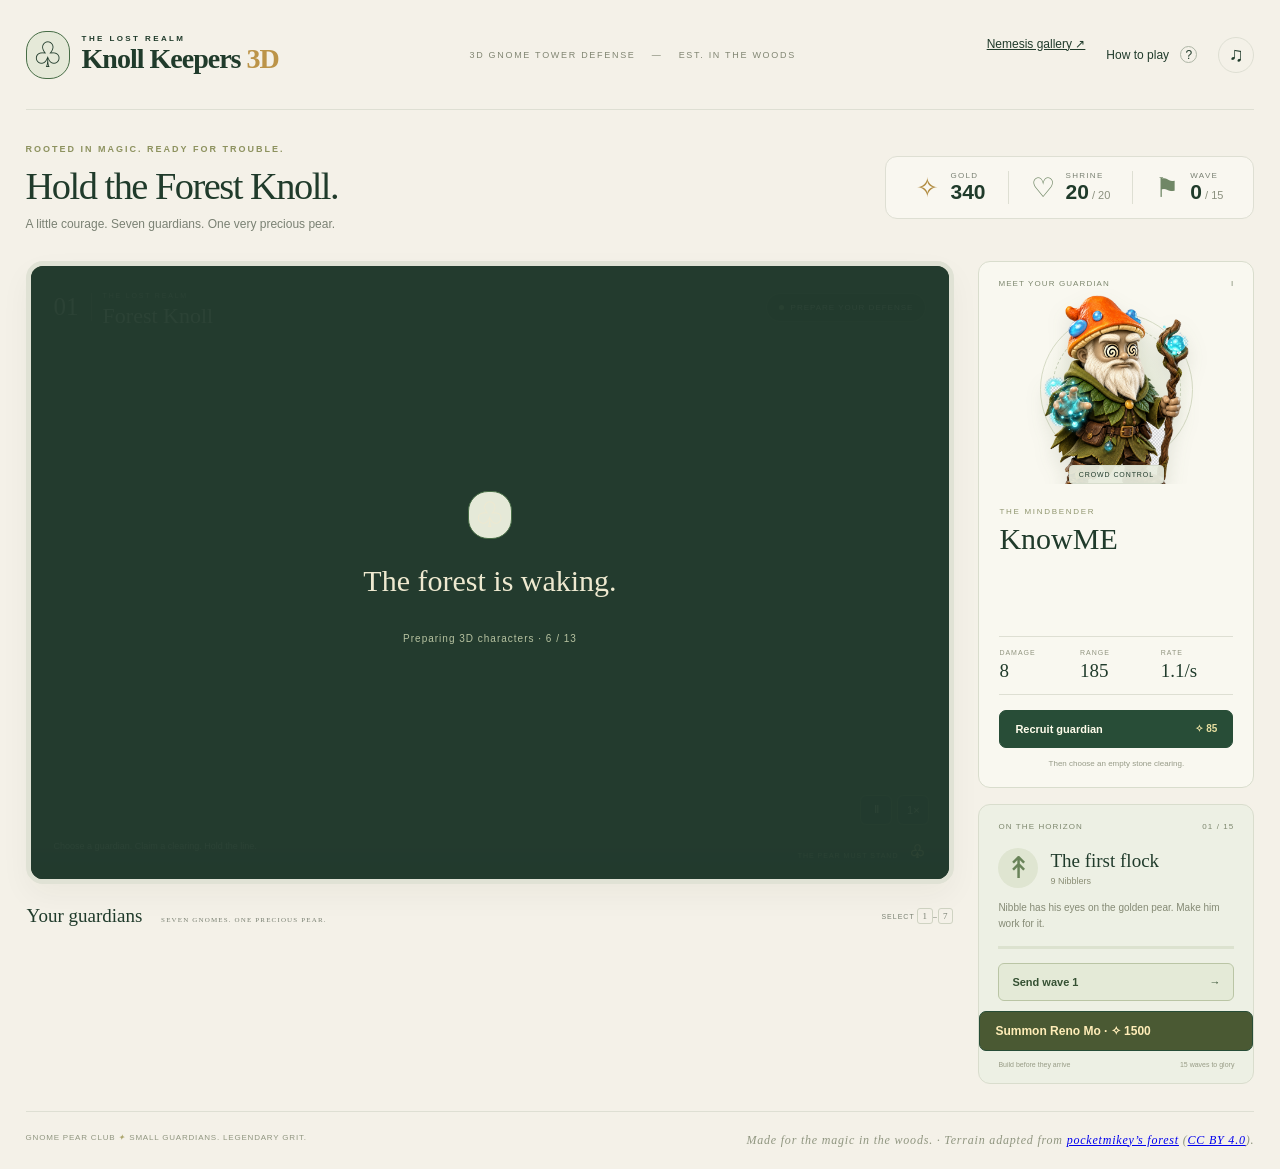
==== index.html @ 71d4813d "Add three-chapter 3D expansion, four rigged characters and victory celebrations" ====
<!doctype html><html lang="en"><head><meta charset="utf-8"><meta name="viewport" content="width=device-width,initial-scale=1"><meta name="theme-color" content="#233c2e"><title>Knoll Keepers 3D · The Lost Realm</title><link rel="stylesheet" href="style.css"><link rel="stylesheet" href="campaign.css"><link rel="stylesheet" href="knoll-controls.css"><link rel="stylesheet" href="victory-scroll.css">
</head><body><div class="page">
<header class="masthead"><a class="brand" href="./"><span class="brand-mark">♧</span><span><small>THE LOST REALM</small><strong>Knoll Keepers <span>3D</span></strong></span></a><span class="edition">3D GNOME TOWER DEFENSE <i>—</i> EST. IN THE WOODS</span><nav><a class="quiet" href="bestiary.html" target="_blank">Nemesis gallery ↗</a><button class="quiet" id="helpBtn">How to play <span>?</span></button><button class="icon-btn" id="soundBtn" aria-label="Enable sound">♫</button></nav></header>
<section class="mission"><div><p class="eyebrow">ROOTED IN MAGIC. READY FOR TROUBLE.</p><h1>Hold the Forest Knoll.</h1><p class="intro">A little courage. Seven guardians. One very precious pear.</p></div><div class="resources"><div><span class="resource-icon gold">✧</span><span><small>GOLD</small><b id="gold">340</b></span></div><div><span class="resource-icon">♡</span><span><small>SHRINE</small><b><span id="lives">20</span><em> / 20</em></b></span></div><div><span class="resource-icon">⚑</span><span><small>WAVE</small><b><span id="wave">0</span><em> / <span id="waveMax">15</span></em></b></span></div></div></section>
<main class="layout"><section class="battle-column"><div class="arena" id="arena"><canvas id="game" width="1200" height="800" aria-label="Forest Knoll battlefield"></canvas><div id="pads" class="pads"></div><div class="map-header"><div><span class="map-number">01</span><div><small>THE LOST REALM</small><h2>Forest Knoll</h2></div></div><span class="phase" id="phase"><i></i>PREPARE YOUR DEFENSE</span></div><div class="map-controls"><button id="pauseBtn">Ⅱ</button><button id="speedBtn">1×</button></div><div class="map-footer"><span id="mapHint">Choose a guardian. Claim a clearing. Hold the line.</span><span class="route-label">THE PEAR MUST STAND <b>♧</b></span></div><div class="loading" id="loading"><span class="brand-mark">♧</span><h2>The forest is waking.</h2><p>Gathering your guardians…</p></div><div class="pause-overlay" id="pauseOverlay" hidden><span>TAKE A BREATHER</span><h2>The woods can wait.</h2><button id="resumeBtn" class="primary">Resume defense →</button></div></div><div class="roster-heading"><h2>Your guardians <span>SEVEN GNOMES. ONE PRECIOUS PEAR.</span></h2><span>SELECT <kbd>1</kbd>–<kbd>7</kbd></span></div><div class="roster" id="roster"></div></section>
<aside class="sidebar"><section class="guardian-panel"><div class="panel-heading"><span id="inspectorEyebrow">MEET YOUR GUARDIAN</span><span id="levelLabel">I</span></div><div class="portrait"><div class="portrait-halo"></div><img id="portraitImage" src="assets/knowme.webp" alt="KnowME gnome"><span id="powerBadge">CROWD CONTROL</span></div><div class="guardian-copy"><small id="towerTitle">THE MINDBENDER</small><h2 id="towerName">KnowME</h2><p id="towerDescription"></p><div class="tower-stats"><div><span>DAMAGE</span><b id="damageStat">8</b></div><div><span>RANGE</span><b id="rangeStat">185</b></div><div><span>RATE</span><b id="rateStat">1.1/s</b></div></div><div class="tower-extra" id="towerExtra" hidden><span id="killStat"></span><button class="text-btn" id="targetBtn">Target: first ↔</button></div><button class="primary" id="actionBtn">Recruit guardian <span>✧ 85</span></button><button class="sell-btn" id="sellBtn" hidden></button><p class="placement-note" id="placementNote">Then choose an empty stone clearing.</p></div></section><section class="wave-panel"><div class="panel-heading"><span>ON THE HORIZON</span><span id="waveCounter">01 / 15</span></div><div class="wave-heading"><span class="bird-icon">↟</span><div><h3 id="waveName">The first flock</h3><p id="waveComposition">9 Nibblers</p></div></div><p class="wave-description" id="waveDescription">Nibble has his eyes on the golden pear. Make him work for it.</p><div class="progress-track"><div id="waveProgress"></div></div><button class="wave-button" id="waveBtn">Send wave 1 <span>→</span></button><button class="primary" id="renoBtn" disabled>Summon Reno Mo · ✧ 1500</button><div class="wave-foot"><span id="enemyCount">Build before they arrive</span><span id="bestRecord">15 waves to glory</span></div></section></aside></main><footer class="page-footer"><span>GNOME PEAR CLUB <i>✦</i> SMALL GUARDIANS. LEGENDARY GRIT.</span><span>Made for the magic in the woods. · Terrain adapted from <a href="https://sketchfab.com/3d-models/nightmare-before-christmas-forest-933323d2b9cc4dc88aa772a09f5e85f5" target="_blank" rel="noopener">pocketmikey’s forest</a> (<a href="https://creativecommons.org/licenses/by/4.0/" target="_blank" rel="noopener">CC BY 4.0</a>).</span></footer></div><div id="toast" class="toast" role="status"></div>
<dialog id="helpDialog"><button class="dialog-close" id="closeHelp">×</button><p class="eyebrow">A FIELD GUIDE FOR SMALL HEROES</p><h2>Keep the pear.<br>Lose the chickens.</h2><p>Build your seven gnome guardians on the stone clearings beside the trail. They attack automatically when the flock comes within range.</p><ol><li><b>Recruit.</b> Select a guardian, then click a numbered clearing.</li><li><b>Defend.</b> Send a wave. Defeated birds earn gold; escaped birds damage the shrine.</li><li><b>Adapt.</b> Select a placed gnome to upgrade, change targeting, or sell.</li><li><b>Outlast.</b> Defend three chapters of 15, 18 and 20 waves. Each new chapter starts with an empty board and your earned gold. Lady unlocks in chapter 2, Phil in chapter 3. Reno costs 1500 gold during combat.</li></ol><div class="help-keys"><kbd>1–7</kbd> Guardians <kbd>Space</kbd> Send wave <kbd>P</kbd> Pause</div><button class="primary" id="readyBtn">I’m ready for trouble →</button></dialog><dialog id="endDialog"><p class="eyebrow" id="endEyebrow"></p><h2 id="endTitle"></h2><p id="endDescription"></p><div class="end-stats" id="endStats"></div><button class="primary" id="restartBtn">Return to the knoll →</button></dialog><dialog id="stageDialog"><p class="eyebrow">LEVEL TWO UNLOCKED</p><h2>The Ashen Knoll</h2><p>The forest burns. Your board starts empty and your remaining gold carries over. The flock has mutated. Face 15 harder waves with 3.4× enemy health, faster movement and heavier armor.</p><p>Keep your earned gold · Recover up to 8 shrine health</p><button class="primary" id="enterStageBtn">Defend the ashes →</button></dialog><script type="importmap">{"imports":{"three":"./vendor/three/three.module.js"}}</script><script src="sprite.js"></script><script src="map-layout.js"></script><script src="core.js"></script><script src="campaign.js"></script><script src="audio.js"></script><script src="victory-scroll.js"></script><script src="game.js"></script></body></html>
---- style.css ----
:root{--paper:#f4f1e8;--ink:#203b2b;--muted:#7a8173;--line:#dedfd3;--gold:#b08a3e;--green:#284d37}*{box-sizing:border-box}[hidden]{display:none!important}body{margin:0;background:var(--paper);color:var(--ink);font:14px "Segoe UI",Arial,sans-serif}.page{max-width:1560px;width:92%;margin:auto}.masthead{height:110px;display:flex;align-items:center;justify-content:space-between;border-bottom:1px solid var(--line);gap:24px}.brand{display:flex;gap:12px;align-items:center;color:inherit;text-decoration:none}.brand-mark{display:grid;place-items:center;width:44px;height:48px;border:1.5px solid #476d46;border-radius:20px;background:#e5e9d8;font-size:35px;line-height:1}.brand small{font-size:8px;font-weight:700;letter-spacing:2.4px;display:block}.brand strong{font:700 28px Georgia,serif;letter-spacing:-1px}.brand strong span{color:#bc9448}.edition{font-size:9px;letter-spacing:1.7px;color:#818673}.edition i{margin:0 12px;font-style:normal}nav{display:flex;gap:15px}.quiet,.icon-btn{background:none;border:0;color:var(--ink);font-size:12px}.quiet span{border:1px solid #aeb6a6;border-radius:50%;display:inline-grid;place-items:center;width:17px;height:17px;margin-left:8px}.icon-btn{font-size:20px;border:1px solid var(--line);border-radius:50%;width:36px;height:36px}.mission{display:flex;align-items:center;justify-content:space-between;padding:34px 0 30px;gap:20px}.eyebrow{font-size:9px;font-weight:700;letter-spacing:2px;color:#8d925f;margin:0 0 11px}h1{font:400 clamp(29px,3vw,43px)/1.12 Georgia,serif;letter-spacing:-1.5px;margin:0 0 9px}.intro{font-size:12px;color:var(--muted);margin:0}.resources{display:flex;border:1px solid var(--line);border-radius:12px;padding:14px 8px;background:#f9f7f0}.resources>div{display:flex;align-items:center;gap:11px;padding:0 22px}.resources>div+div{border-left:1px solid var(--line)}.resource-icon{font-size:27px;color:#708766}.resource-icon.gold{color:var(--gold)}.resources small{display:block;font-size:8px;letter-spacing:1.3px;color:var(--muted)}.resources b{font-size:21px;font-weight:600}.resources em{font-size:11px;font-style:normal;color:#8b907e;font-weight:400}.layout{display:grid;grid-template-columns:minmax(0,1fr) 276px;gap:24px;align-items:start}.arena{position:relative;background:#344c31;border:5px solid #e0e2d5;border-radius:17px;overflow:hidden;box-shadow:0 12px 30px #2737220b}canvas{display:block;width:100%;aspect-ratio:3/2}.map-header{position:absolute;top:19px;left:23px;right:23px;display:flex;justify-content:space-between;align-items:center;color:#fff8df;text-shadow:0 2px 10px #172d1e;pointer-events:none}.map-header>div{display:flex;align-items:center;gap:11px}.map-number{font:25px Georgia,serif;border-right:1px solid #f0ebcb66;padding-right:12px}.map-header small{font-size:7px;letter-spacing:1.8px;opacity:.8}.map-header h2{font:22px Georgia,serif;margin:2px 0 0}.phase{font-size:8px;letter-spacing:1px;background:#162c20c7;padding:9px 12px;border:1px solid #9baa7160;border-radius:20px;display:flex;gap:7px;align-items:center}.phase i{width:5px;height:5px;background:#becb89;border-radius:50%}.map-controls{position:absolute;right:20px;bottom:54px;display:flex;gap:5px}.map-controls button{width:32px;height:30px;border:1px solid #b6c89466;color:#fff9e7;background:#203b2bda;border-radius:6px;font-size:11px}.map-footer{position:absolute;bottom:0;left:0;right:0;padding:16px 23px;background:linear-gradient(transparent,#162b20de);color:#eeeeda;font-size:9px;display:flex;justify-content:space-between;pointer-events:none}.route-label{font-size:7px;letter-spacing:1px;color:#d1d8b2}.route-label b{color:#ffe394;font-size:18px;margin-left:8px}.pads{position:absolute;inset:0;pointer-events:none}.pad{position:absolute;width:6%;height:6%;transform:translate(-50%,-50%);border:0;border-radius:50%;background:transparent;pointer-events:auto;color:transparent;padding:0}.pad.occupied{height:14%;transform:translate(-50%,-83%);width:7%}.roster-heading{display:flex;justify-content:space-between;align-items:center;margin:21px 1px 12px}.roster-heading h2{font:19px Georgia,serif;margin:0}.roster-heading h2 span{font:7px "Segoe UI";letter-spacing:1.15px;margin-left:14px;color:var(--muted)}.roster-heading>span{font-size:7px;letter-spacing:1px;color:var(--muted)}kbd{font:9px "Segoe UI";border:1px solid #cfd3c2;border-radius:3px;padding:2px 4px}.roster{display:grid;grid-template-columns:repeat(5,minmax(0,1fr));gap:10px}.tower-card{position:relative;background:#eceee2;border:1px solid #daddcc;border-radius:10px;overflow:hidden;color:var(--ink);padding:0;text-align:left}.tower-card:hover{transform:translateY(-3px)}.tower-card.selected{border-color:#526d3f;box-shadow:0 0 0 2px #526d3f}.card-art{height:108px;position:relative;overflow:hidden;background:radial-gradient(ellipse at bottom,#c9d3ac99,transparent 72%)}.card-art img{height:153px;width:100%;object-fit:contain;position:absolute;left:0;top:1px;filter:drop-shadow(0 8px 7px #34472328)}.card-key{position:absolute;top:9px;left:10px;font-size:8px;color:#7e8972;z-index:1}.card-copy{background:#f9f8f0;padding:10px}.card-copy strong{display:block;font:15px Georgia,serif}.card-copy small{font-size:8px;color:var(--muted);display:block;margin:4px 0 8px}.card-cost{font-size:10px;color:#896f36;font-weight:600}.card-cost em{float:right;font-size:12px;font-style:normal;color:#8b957c}.sidebar{display:flex;flex-direction:column;gap:16px}.guardian-panel,.wave-panel{border:1px solid #d9ddcd;border-radius:12px;background:#f9f8f0;overflow:hidden}.panel-heading{display:flex;justify-content:space-between;font-size:8px;letter-spacing:1.1px;color:#7e886f;padding:17px 19px 0}.portrait{height:196px;position:relative;display:flex;justify-content:center;overflow:hidden}.portrait-halo{position:absolute;top:25px;width:153px;height:153px;border:1px solid #d6dbc5;border-radius:50%;background:radial-gradient(#e0e6cf,#e9ebdd00 72%)}.portrait-halo:before{content:"";position:absolute;inset:11px;border:1px dashed #c6cfb6;border-radius:50%}.portrait img{position:relative;height:228px;width:200px;object-fit:contain;filter:drop-shadow(0 10px 10px #35483020);z-index:1}.portrait>span{position:absolute;z-index:2;bottom:0;border:1px solid #d6dccc;background:#e9eddfed;padding:5px 9px;border-radius:4px;letter-spacing:.9px;font-size:7px}.guardian-copy{padding:17px 20px 16px}.guardian-copy>small{font-size:8px;letter-spacing:1.7px;color:#90966f}.guardian-copy h2{font:30px Georgia,serif;margin:5px 0 9px}.guardian-copy>p{font-size:11px;line-height:1.7;color:#7c8270;margin:0;min-height:56px}.tower-stats{display:grid;grid-template-columns:repeat(3,1fr);border-block:1px solid var(--line);margin:15px 0;padding:12px 0;gap:8px}.tower-stats span{font-size:7px;letter-spacing:1px;color:#929580;display:block}.tower-stats b{display:block;font:19px Georgia,serif;margin-top:4px}.primary{background:var(--green);color:#fffceb;border:1px solid var(--green);border-radius:7px;padding:12px 15px;font-size:11px;width:100%;font-weight:600;text-align:left}.primary span{float:right;font-size:10px;color:#e8dfa1}.placement-note{font-size:8px!important;text-align:center;min-height:0!important;margin-top:9px!important;color:#979b88!important}.tower-extra{display:flex;justify-content:space-between;margin-bottom:10px;font-size:9px;color:var(--muted)}.text-btn,.sell-btn{font-size:9px;background:none;border:0;color:var(--green);padding:3px}.sell-btn{width:100%;color:#929078;padding-top:11px}.wave-panel{padding-bottom:15px;background:#edf0e4}.wave-heading{display:flex;gap:12px;align-items:center;padding:17px 19px 0}.bird-icon{display:grid;place-items:center;width:40px;height:40px;background:#dfe5d1;border-radius:50%;color:#698359;font-size:30px}.wave-heading h3{font:19px Georgia,serif;margin:0 0 4px}.wave-heading p{font-size:9px;color:#8a8e75;margin:0}.wave-description{font-size:10px;line-height:1.6;color:#858a75;margin:12px 19px}.progress-track{margin:14px 19px;height:3px;background:#dce2cf;overflow:hidden}.progress-track>div{height:100%;width:0;background:#829661;transition:width .3s}.wave-button{margin:0 19px;width:calc(100% - 38px);padding:12px 13px;border:1px solid #bac5a5;border-radius:6px;background:#e4ead7;color:#355133;font-size:11px;font-weight:600;text-align:left}.wave-button span{float:right}.wave-foot{margin:10px 19px 0;display:flex;justify-content:space-between;font-size:7px;color:#989c86}.page-footer{display:flex;justify-content:space-between;border-top:1px solid var(--line);padding:21px 0;margin-top:27px;font-size:8px;letter-spacing:.8px;color:#909680}.page-footer i{color:#ada76f}.page-footer>span:last-child{font:italic 12px Georgia,serif}.toast{position:fixed;bottom:24px;left:50%;transform:translate(-50%,20px);padding:13px 22px;border-radius:8px;background:#243d2ded;color:#fff3ce;box-shadow:0 10px 30px #0002;font-size:12px;opacity:0;pointer-events:none;transition:.2s;z-index:20}.toast.show{opacity:1;transform:translate(-50%,0)}dialog{background:var(--paper);color:var(--ink);border:1px solid #afbba1;border-radius:15px;padding:35px;width:min(520px,92vw);box-shadow:0 30px 100px #0005}dialog::backdrop{background:#12271fc4;backdrop-filter:blur(5px)}dialog h2{font:36px/1.1 Georgia,serif;margin:15px 0}dialog p,dialog li{font-size:12px;line-height:1.7;color:#737e68}dialog li{margin:10px 0}.dialog-close{position:absolute;right:16px;top:10px;background:none;border:0;font-size:28px;color:var(--muted)}.help-keys{display:flex;gap:8px;align-items:center;flex-wrap:wrap;font-size:9px;margin:22px 0}.end-stats{border-block:1px solid var(--line);padding:20px 0;margin:22px 0;font-size:14px;line-height:1.8}.loading,.pause-overlay{position:absolute;inset:0;display:flex;flex-direction:column;align-items:center;justify-content:center;background:#233b2ef5;color:#eee9d0;z-index:10}.loading h2,.pause-overlay h2{font:30px Georgia,serif}.loading p,.pause-overlay>span{font-size:10px;letter-spacing:1px;color:#b6c2a0}.pause-overlay{background:#1d352abf;backdrop-filter:blur(4px);z-index:8}@media(max-width:1100px){.edition{display:none}.page{width:94%}.layout{grid-template-columns:minmax(0,1fr) 246px;gap:16px}.resources>div{padding:0 13px}.card-art{height:85px}.card-art img{height:125px}.card-copy{padding:8px}.card-copy strong{font-size:13px}}@media(max-width:800px){.mission{align-items:start;flex-direction:column;gap:20px}.resources{width:100%;justify-content:space-around}.resources>div{flex:1;justify-content:center}.layout{grid-template-columns:1fr}.sidebar{display:grid;grid-template-columns:1.2fr 1fr;gap:12px}.guardian-panel .portrait{height:155px}.guardian-panel .portrait img{height:185px}.card-art{height:110px}.card-art img{height:160px}.edition{display:none}}@media(max-width:480px){.brand strong{font-size:24px}.quiet{font-size:10px}.mission{padding:24px 0}.roster{gap:5px}.card-art{height:77px}.card-art img{height:114px}.card-copy{padding:7px 5px}.card-copy strong{font-size:11px}.card-copy small{font-size:6px;min-height:15px}.sidebar{grid-template-columns:1fr 1fr;gap:8px}.guardian-copy{padding:11px}.guardian-copy>p{font-size:10px}.wave-heading{padding:14px 12px}.wave-description{margin-inline:12px}.panel-heading{padding:14px 12px;font-size:6px}.wave-button{margin-inline:12px;width:calc(100% - 24px)}.page-footer{font-size:6px}.page-footer>span:last-child{display:none}.map-footer{font-size:6px;padding:10px}.route-label{display:none}}button:not(:disabled):hover{filter:brightness(1.07)}button:focus-visible{outline:3px solid #c18b35;outline-offset:3px}
---- campaign.css ----
.page{max-width:1720px;width:96%}
.roster{grid-template-columns:repeat(7,minmax(0,1fr))}.tower-card:disabled{opacity:.45;cursor:not-allowed}#renoBtn{margin-top:10px;background:#4a5933;color:#ffedb8;font-size:12px}.eclipse{--paper:#221d30;--ink:#eee3ff;--muted:#c3b7d6;--line:#524665}.eclipse .guardian-panel,.eclipse .wave-panel,.eclipse .resources{background:#30283d;color:#eee3ff}.eclipse .guardian-copy>p,.eclipse .wave-description{color:#c3b7d6}@media(max-width:1000px){.roster{grid-template-columns:repeat(4,minmax(0,1fr))}}@media(max-width:550px){.roster{grid-template-columns:repeat(3,minmax(0,1fr))}}
.ashen{--paper:#242522;--ink:#f0debb;--muted:#b6ae9c;--line:#514637;--green:#815136}
.ashen .guardian-panel,.ashen .wave-panel,.ashen .resources{background:#302e26;border-color:#65523c}
.ashen .card-copy{background:#39362b}.ashen .tower-card{background:#383c30}.ashen .arena{border-color:#6e4b32}
.ashen .guardian-copy>p,.ashen .wave-description{color:#c4b9a0}.ashen dialog{background:#302e26}
.ashen .portrait-halo{opacity:.25}.ashen .wave-button{background:#65432c;color:#ffedca}
.ashen #powerBadge{background:#493e2a;color:#ffedca}
button:focus-visible,a:focus-visible{outline:3px solid #b78432;outline-offset:4px}
@media(max-width:600px){.masthead{flex-wrap:wrap;gap:14px}.masthead nav{flex-wrap:wrap;gap:12px}.page{width:94%}.route-label{display:none}}
---- knoll-controls.css ----
/* Both occupied and empty markers stay centered on the projected knoll. */
.pad,.pad.occupied{transform:translate(-50%,-50%);height:38px;width:38px;color:#eaffd6;font:700 11px system-ui;background:radial-gradient(circle,#254d3188 0 30%,transparent 60%);border:1px solid #b9f6b47a;text-shadow:0 1px 3px #102b16;box-shadow:0 0 9px #9cf3c22b;touch-action:manipulation}
.pad.occupied{background:#263a2970;border-color:#d4ad72;color:#ffe8b7}
.pad:hover,.pad:focus-visible{background:#559f6266;border:2px solid #d5ffd1;box-shadow:0 0 14px #9cf3c299}
---- victory-scroll.css ----
.victory-scroll{width:min(900px,94vw);max-width:94vw;max-height:90dvh;padding:0;border:2px solid #9b662d;border-radius:30px;background:linear-gradient(90deg,#b27b39,#f7df9d 5%,#fff0be 50%,#f4d78d 95%,#b27b39);color:#3f301f;box-shadow:0 20px 90px #0009,inset 0 0 40px #a8793666;overflow:auto}
.victory-scroll::backdrop{background:#10291cd9;backdrop-filter:blur(5px)}
.scroll-content{position:relative;padding:32px 26px;text-align:center;z-index:1}.victory-scroll h2{max-width:680px;margin:12px auto 22px;font-size:clamp(25px,4vw,43px);color:#40572d}.victory-scroll .eyebrow{color:#79531d}.victory-cast{display:grid;grid-template-columns:repeat(4,1fr);gap:12px}.victory-cast figure{margin:0;min-width:0}.victory-cast img{display:block;width:100%;height:130px;object-fit:contain;filter:drop-shadow(0 5px 6px #76502144)}.victory-cast figcaption{font-size:12px;font-weight:bold}.victory-gold{font-weight:bold;color:#74500e}.victory-scroll .primary{max-width:420px;margin:16px auto 0}.victory-rain{position:absolute;inset:0;overflow:hidden;pointer-events:none;border-radius:28px}.victory-rain i{position:absolute;left:var(--x);top:-30px;animation:knoll-rain var(--fall) linear var(--delay) infinite}.gold-confetti{width:7px;height:13px;background:linear-gradient(45deg,#a97116,#ffe48c);box-shadow:0 0 4px #f9c843}.magic-star{font-style:normal;font-size:23px;color:#b4fce5;text-shadow:0 0 8px #35ba97,0 0 16px #775dff}
@keyframes knoll-rain{from{transform:translate3d(0,-30px,0) rotate(0deg)}to{transform:translate3d(var(--drift),750px,0) rotate(300deg)}}
@media(max-width:540px){.scroll-content{padding:22px 14px}.victory-cast{gap:8px}.victory-cast img{height:88px}.victory-cast figcaption{font-size:10px}}
@media(prefers-reduced-motion:reduce){.victory-rain i{animation:none;top:calc(var(--x) * .7)}.victory-cast img{visibility:hidden}.victory-cast figure{min-height:36px}.victory-cast img{height:0}}
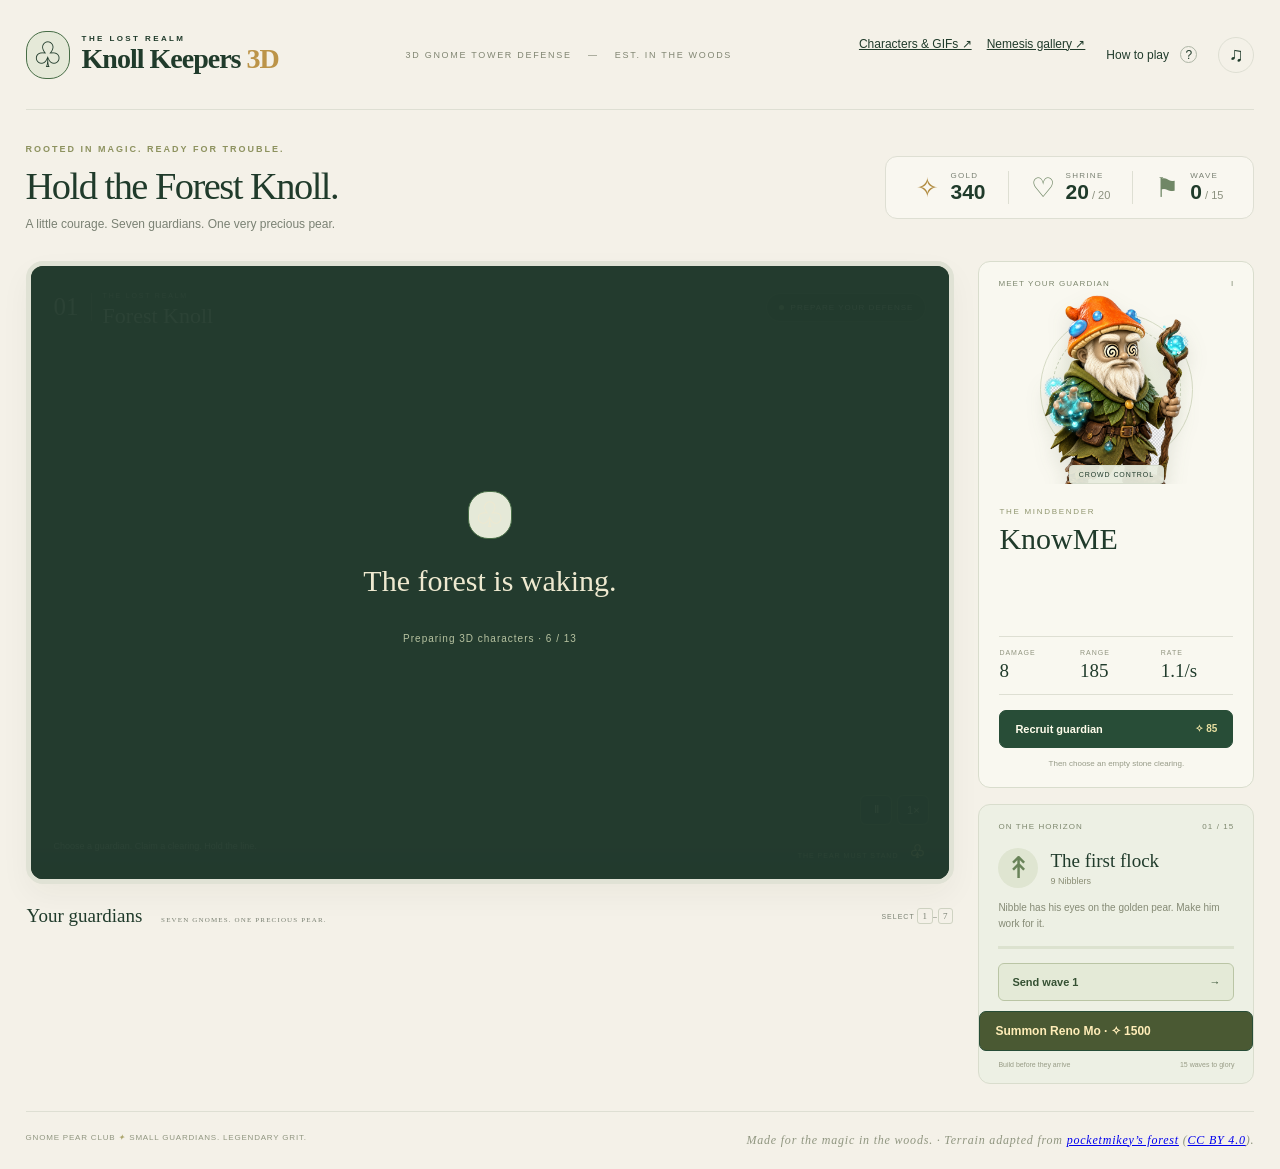
==== commit c99bb85b: "Finish five-pose chicken rigs and character action library" ====
--- a/index.html
+++ b/index.html
@@ -1,6 +1,6 @@
 <!doctype html><html lang="en"><head><meta charset="utf-8"><meta name="viewport" content="width=device-width,initial-scale=1"><meta name="theme-color" content="#233c2e"><title>Knoll Keepers 3D · The Lost Realm</title><link rel="stylesheet" href="style.css"><link rel="stylesheet" href="campaign.css"><link rel="stylesheet" href="knoll-controls.css"><link rel="stylesheet" href="victory-scroll.css">
 </head><body><div class="page">
-<header class="masthead"><a class="brand" href="./"><span class="brand-mark">♧</span><span><small>THE LOST REALM</small><strong>Knoll Keepers <span>3D</span></strong></span></a><span class="edition">3D GNOME TOWER DEFENSE <i>—</i> EST. IN THE WOODS</span><nav><a class="quiet" href="bestiary.html" target="_blank">Nemesis gallery ↗</a><button class="quiet" id="helpBtn">How to play <span>?</span></button><button class="icon-btn" id="soundBtn" aria-label="Enable sound">♫</button></nav></header>
+<header class="masthead"><a class="brand" href="./"><span class="brand-mark">♧</span><span><small>THE LOST REALM</small><strong>Knoll Keepers <span>3D</span></strong></span></a><span class="edition">3D GNOME TOWER DEFENSE <i>—</i> EST. IN THE WOODS</span><nav><a class="quiet" href="character-viewer.html" target="_blank">Characters & GIFs ↗</a><a class="quiet" href="bestiary.html" target="_blank">Nemesis gallery ↗</a><button class="quiet" id="helpBtn">How to play <span>?</span></button><button class="icon-btn" id="soundBtn" aria-label="Enable sound">♫</button></nav></header>
 <section class="mission"><div><p class="eyebrow">ROOTED IN MAGIC. READY FOR TROUBLE.</p><h1>Hold the Forest Knoll.</h1><p class="intro">A little courage. Seven guardians. One very precious pear.</p></div><div class="resources"><div><span class="resource-icon gold">✧</span><span><small>GOLD</small><b id="gold">340</b></span></div><div><span class="resource-icon">♡</span><span><small>SHRINE</small><b><span id="lives">20</span><em> / 20</em></b></span></div><div><span class="resource-icon">⚑</span><span><small>WAVE</small><b><span id="wave">0</span><em> / <span id="waveMax">15</span></em></b></span></div></div></section>
 <main class="layout"><section class="battle-column"><div class="arena" id="arena"><canvas id="game" width="1200" height="800" aria-label="Forest Knoll battlefield"></canvas><div id="pads" class="pads"></div><div class="map-header"><div><span class="map-number">01</span><div><small>THE LOST REALM</small><h2>Forest Knoll</h2></div></div><span class="phase" id="phase"><i></i>PREPARE YOUR DEFENSE</span></div><div class="map-controls"><button id="pauseBtn">Ⅱ</button><button id="speedBtn">1×</button></div><div class="map-footer"><span id="mapHint">Choose a guardian. Claim a clearing. Hold the line.</span><span class="route-label">THE PEAR MUST STAND <b>♧</b></span></div><div class="loading" id="loading"><span class="brand-mark">♧</span><h2>The forest is waking.</h2><p>Gathering your guardians…</p></div><div class="pause-overlay" id="pauseOverlay" hidden><span>TAKE A BREATHER</span><h2>The woods can wait.</h2><button id="resumeBtn" class="primary">Resume defense →</button></div></div><div class="roster-heading"><h2>Your guardians <span>SEVEN GNOMES. ONE PRECIOUS PEAR.</span></h2><span>SELECT <kbd>1</kbd>–<kbd>7</kbd></span></div><div class="roster" id="roster"></div></section>
 <aside class="sidebar"><section class="guardian-panel"><div class="panel-heading"><span id="inspectorEyebrow">MEET YOUR GUARDIAN</span><span id="levelLabel">I</span></div><div class="portrait"><div class="portrait-halo"></div><img id="portraitImage" src="assets/knowme.webp" alt="KnowME gnome"><span id="powerBadge">CROWD CONTROL</span></div><div class="guardian-copy"><small id="towerTitle">THE MINDBENDER</small><h2 id="towerName">KnowME</h2><p id="towerDescription"></p><div class="tower-stats"><div><span>DAMAGE</span><b id="damageStat">8</b></div><div><span>RANGE</span><b id="rangeStat">185</b></div><div><span>RATE</span><b id="rateStat">1.1/s</b></div></div><div class="tower-extra" id="towerExtra" hidden><span id="killStat"></span><button class="text-btn" id="targetBtn">Target: first ↔</button></div><button class="primary" id="actionBtn">Recruit guardian <span>✧ 85</span></button><button class="sell-btn" id="sellBtn" hidden></button><p class="placement-note" id="placementNote">Then choose an empty stone clearing.</p></div></section><section class="wave-panel"><div class="panel-heading"><span>ON THE HORIZON</span><span id="waveCounter">01 / 15</span></div><div class="wave-heading"><span class="bird-icon">↟</span><div><h3 id="waveName">The first flock</h3><p id="waveComposition">9 Nibblers</p></div></div><p class="wave-description" id="waveDescription">Nibble has his eyes on the golden pear. Make him work for it.</p><div class="progress-track"><div id="waveProgress"></div></div><button class="wave-button" id="waveBtn">Send wave 1 <span>→</span></button><button class="primary" id="renoBtn" disabled>Summon Reno Mo · ✧ 1500</button><div class="wave-foot"><span id="enemyCount">Build before they arrive</span><span id="bestRecord">15 waves to glory</span></div></section></aside></main><footer class="page-footer"><span>GNOME PEAR CLUB <i>✦</i> SMALL GUARDIANS. LEGENDARY GRIT.</span><span>Made for the magic in the woods. · Terrain adapted from <a href="https://sketchfab.com/3d-models/nightmare-before-christmas-forest-933323d2b9cc4dc88aa772a09f5e85f5" target="_blank" rel="noopener">pocketmikey’s forest</a> (<a href="https://creativecommons.org/licenses/by/4.0/" target="_blank" rel="noopener">CC BY 4.0</a>).</span></footer></div><div id="toast" class="toast" role="status"></div>
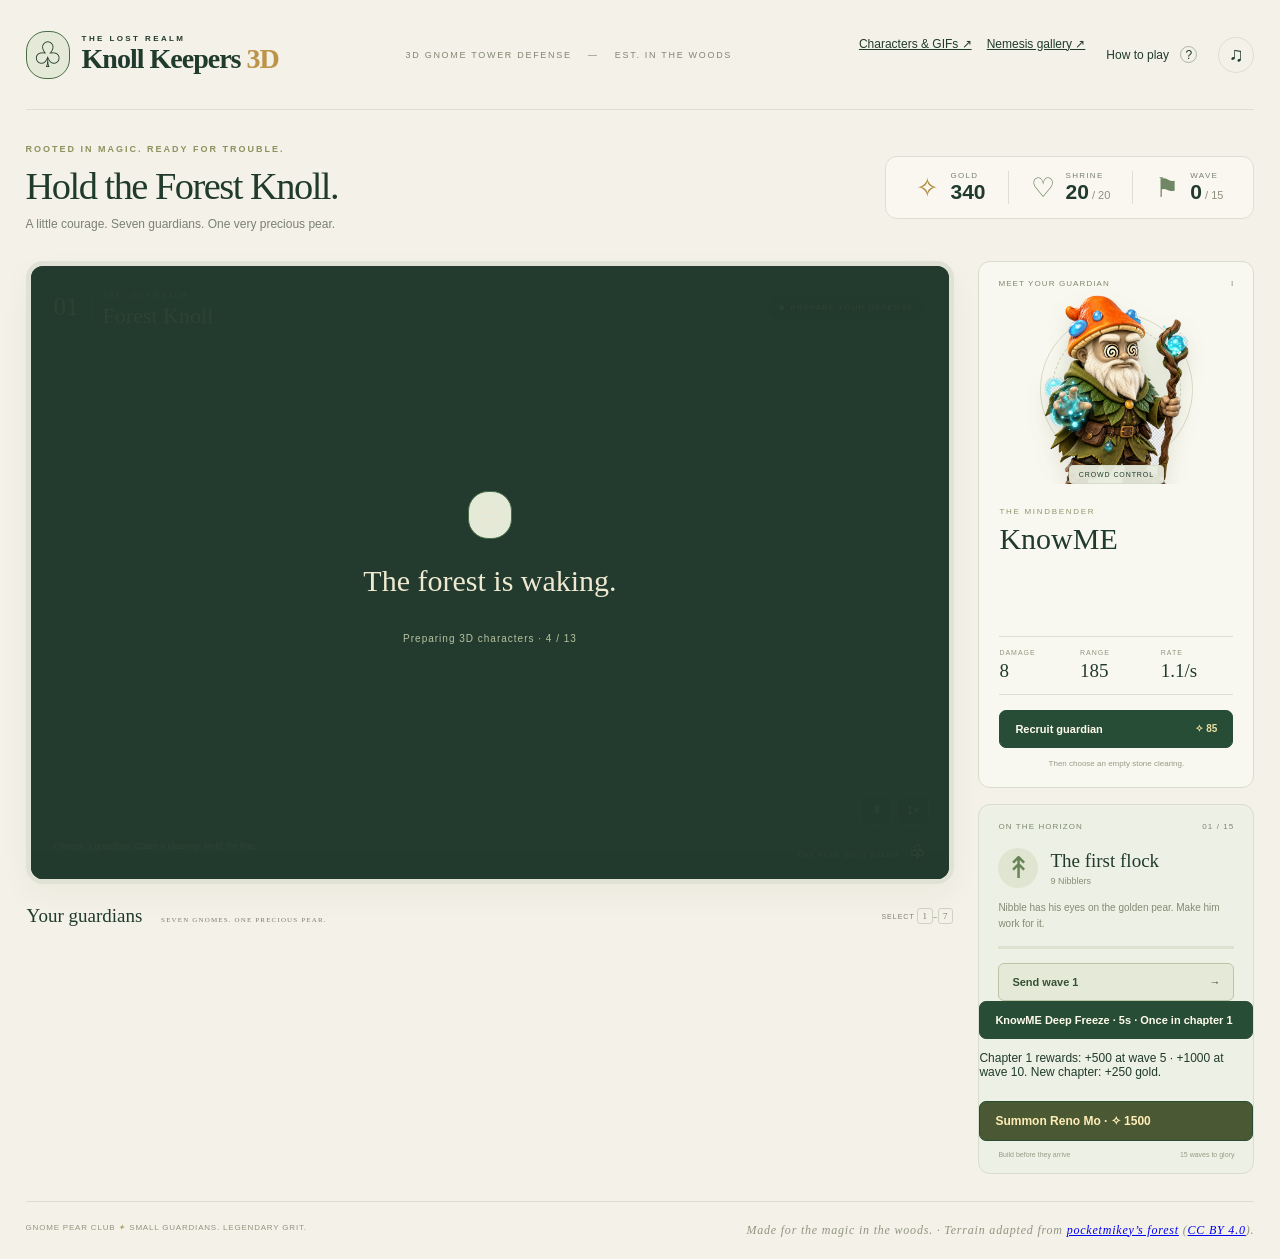
==== commit 3a2ed117: "Add tougher 3D balance, 2D bonuses and KnowME deep freeze" ====
--- a/index.html
+++ b/index.html
@@ -3,5 +3,5 @@
 <header class="masthead"><a class="brand" href="./"><span class="brand-mark">♧</span><span><small>THE LOST REALM</small><strong>Knoll Keepers <span>3D</span></strong></span></a><span class="edition">3D GNOME TOWER DEFENSE <i>—</i> EST. IN THE WOODS</span><nav><a class="quiet" href="character-viewer.html" target="_blank">Characters & GIFs ↗</a><a class="quiet" href="bestiary.html" target="_blank">Nemesis gallery ↗</a><button class="quiet" id="helpBtn">How to play <span>?</span></button><button class="icon-btn" id="soundBtn" aria-label="Enable sound">♫</button></nav></header>
 <section class="mission"><div><p class="eyebrow">ROOTED IN MAGIC. READY FOR TROUBLE.</p><h1>Hold the Forest Knoll.</h1><p class="intro">A little courage. Seven guardians. One very precious pear.</p></div><div class="resources"><div><span class="resource-icon gold">✧</span><span><small>GOLD</small><b id="gold">340</b></span></div><div><span class="resource-icon">♡</span><span><small>SHRINE</small><b><span id="lives">20</span><em> / 20</em></b></span></div><div><span class="resource-icon">⚑</span><span><small>WAVE</small><b><span id="wave">0</span><em> / <span id="waveMax">15</span></em></b></span></div></div></section>
 <main class="layout"><section class="battle-column"><div class="arena" id="arena"><canvas id="game" width="1200" height="800" aria-label="Forest Knoll battlefield"></canvas><div id="pads" class="pads"></div><div class="map-header"><div><span class="map-number">01</span><div><small>THE LOST REALM</small><h2>Forest Knoll</h2></div></div><span class="phase" id="phase"><i></i>PREPARE YOUR DEFENSE</span></div><div class="map-controls"><button id="pauseBtn">Ⅱ</button><button id="speedBtn">1×</button></div><div class="map-footer"><span id="mapHint">Choose a guardian. Claim a clearing. Hold the line.</span><span class="route-label">THE PEAR MUST STAND <b>♧</b></span></div><div class="loading" id="loading"><span class="brand-mark">♧</span><h2>The forest is waking.</h2><p>Gathering your guardians…</p></div><div class="pause-overlay" id="pauseOverlay" hidden><span>TAKE A BREATHER</span><h2>The woods can wait.</h2><button id="resumeBtn" class="primary">Resume defense →</button></div></div><div class="roster-heading"><h2>Your guardians <span>SEVEN GNOMES. ONE PRECIOUS PEAR.</span></h2><span>SELECT <kbd>1</kbd>–<kbd>7</kbd></span></div><div class="roster" id="roster"></div></section>
-<aside class="sidebar"><section class="guardian-panel"><div class="panel-heading"><span id="inspectorEyebrow">MEET YOUR GUARDIAN</span><span id="levelLabel">I</span></div><div class="portrait"><div class="portrait-halo"></div><img id="portraitImage" src="assets/knowme.webp" alt="KnowME gnome"><span id="powerBadge">CROWD CONTROL</span></div><div class="guardian-copy"><small id="towerTitle">THE MINDBENDER</small><h2 id="towerName">KnowME</h2><p id="towerDescription"></p><div class="tower-stats"><div><span>DAMAGE</span><b id="damageStat">8</b></div><div><span>RANGE</span><b id="rangeStat">185</b></div><div><span>RATE</span><b id="rateStat">1.1/s</b></div></div><div class="tower-extra" id="towerExtra" hidden><span id="killStat"></span><button class="text-btn" id="targetBtn">Target: first ↔</button></div><button class="primary" id="actionBtn">Recruit guardian <span>✧ 85</span></button><button class="sell-btn" id="sellBtn" hidden></button><p class="placement-note" id="placementNote">Then choose an empty stone clearing.</p></div></section><section class="wave-panel"><div class="panel-heading"><span>ON THE HORIZON</span><span id="waveCounter">01 / 15</span></div><div class="wave-heading"><span class="bird-icon">↟</span><div><h3 id="waveName">The first flock</h3><p id="waveComposition">9 Nibblers</p></div></div><p class="wave-description" id="waveDescription">Nibble has his eyes on the golden pear. Make him work for it.</p><div class="progress-track"><div id="waveProgress"></div></div><button class="wave-button" id="waveBtn">Send wave 1 <span>→</span></button><button class="primary" id="renoBtn" disabled>Summon Reno Mo · ✧ 1500</button><div class="wave-foot"><span id="enemyCount">Build before they arrive</span><span id="bestRecord">15 waves to glory</span></div></section></aside></main><footer class="page-footer"><span>GNOME PEAR CLUB <i>✦</i> SMALL GUARDIANS. LEGENDARY GRIT.</span><span>Made for the magic in the woods. · Terrain adapted from <a href="https://sketchfab.com/3d-models/nightmare-before-christmas-forest-933323d2b9cc4dc88aa772a09f5e85f5" target="_blank" rel="noopener">pocketmikey’s forest</a> (<a href="https://creativecommons.org/licenses/by/4.0/" target="_blank" rel="noopener">CC BY 4.0</a>).</span></footer></div><div id="toast" class="toast" role="status"></div>
+<aside class="sidebar"><section class="guardian-panel"><div class="panel-heading"><span id="inspectorEyebrow">MEET YOUR GUARDIAN</span><span id="levelLabel">I</span></div><div class="portrait"><div class="portrait-halo"></div><img id="portraitImage" src="assets/knowme.webp" alt="KnowME gnome"><span id="powerBadge">CROWD CONTROL</span></div><div class="guardian-copy"><small id="towerTitle">THE MINDBENDER</small><h2 id="towerName">KnowME</h2><p id="towerDescription"></p><div class="tower-stats"><div><span>DAMAGE</span><b id="damageStat">8</b></div><div><span>RANGE</span><b id="rangeStat">185</b></div><div><span>RATE</span><b id="rateStat">1.1/s</b></div></div><div class="tower-extra" id="towerExtra" hidden><span id="killStat"></span><button class="text-btn" id="targetBtn">Target: first ↔</button></div><button class="primary" id="actionBtn">Recruit guardian <span>✧ 85</span></button><button class="sell-btn" id="sellBtn" hidden></button><p class="placement-note" id="placementNote">Then choose an empty stone clearing.</p></div></section><section class="wave-panel"><div class="panel-heading"><span>ON THE HORIZON</span><span id="waveCounter">01 / 15</span></div><div class="wave-heading"><span class="bird-icon">↟</span><div><h3 id="waveName">The first flock</h3><p id="waveComposition">9 Nibblers</p></div></div><p class="wave-description" id="waveDescription">Nibble has his eyes on the golden pear. Make him work for it.</p><div class="progress-track"><div id="waveProgress"></div></div><button class="wave-button" id="waveBtn">Send wave 1 <span>→</span></button><button class="primary" id="freezeBtn" disabled>KnowME Deep Freeze · 5s · Once in chapter 1</button><p style="font-size:12px">Chapter 1 rewards: +500 at wave 5 · +1000 at wave 10. New chapter: +250 gold.</p><button class="primary" id="renoBtn" disabled>Summon Reno Mo · ✧ 1500</button><div class="wave-foot"><span id="enemyCount">Build before they arrive</span><span id="bestRecord">15 waves to glory</span></div></section></aside></main><footer class="page-footer"><span>GNOME PEAR CLUB <i>✦</i> SMALL GUARDIANS. LEGENDARY GRIT.</span><span>Made for the magic in the woods. · Terrain adapted from <a href="https://sketchfab.com/3d-models/nightmare-before-christmas-forest-933323d2b9cc4dc88aa772a09f5e85f5" target="_blank" rel="noopener">pocketmikey’s forest</a> (<a href="https://creativecommons.org/licenses/by/4.0/" target="_blank" rel="noopener">CC BY 4.0</a>).</span></footer></div><div id="toast" class="toast" role="status"></div>
 <dialog id="helpDialog"><button class="dialog-close" id="closeHelp">×</button><p class="eyebrow">A FIELD GUIDE FOR SMALL HEROES</p><h2>Keep the pear.<br>Lose the chickens.</h2><p>Build your seven gnome guardians on the stone clearings beside the trail. They attack automatically when the flock comes within range.</p><ol><li><b>Recruit.</b> Select a guardian, then click a numbered clearing.</li><li><b>Defend.</b> Send a wave. Defeated birds earn gold; escaped birds damage the shrine.</li><li><b>Adapt.</b> Select a placed gnome to upgrade, change targeting, or sell.</li><li><b>Outlast.</b> Defend three chapters of 15, 18 and 20 waves. Each new chapter starts with an empty board and your earned gold. Lady unlocks in chapter 2, Phil in chapter 3. Reno costs 1500 gold during combat.</li></ol><div class="help-keys"><kbd>1–7</kbd> Guardians <kbd>Space</kbd> Send wave <kbd>P</kbd> Pause</div><button class="primary" id="readyBtn">I’m ready for trouble →</button></dialog><dialog id="endDialog"><p class="eyebrow" id="endEyebrow"></p><h2 id="endTitle"></h2><p id="endDescription"></p><div class="end-stats" id="endStats"></div><button class="primary" id="restartBtn">Return to the knoll →</button></dialog><dialog id="stageDialog"><p class="eyebrow">LEVEL TWO UNLOCKED</p><h2>The Ashen Knoll</h2><p>The forest burns. Your board starts empty and your remaining gold carries over. The flock has mutated. Face 15 harder waves with 3.4× enemy health, faster movement and heavier armor.</p><p>Keep your earned gold · Recover up to 8 shrine health</p><button class="primary" id="enterStageBtn">Defend the ashes →</button></dialog><script type="importmap">{"imports":{"three":"./vendor/three/three.module.js"}}</script><script src="sprite.js"></script><script src="map-layout.js"></script><script src="core.js"></script><script src="campaign.js"></script><script src="audio.js"></script><script src="victory-scroll.js"></script><script src="game.js"></script></body></html>
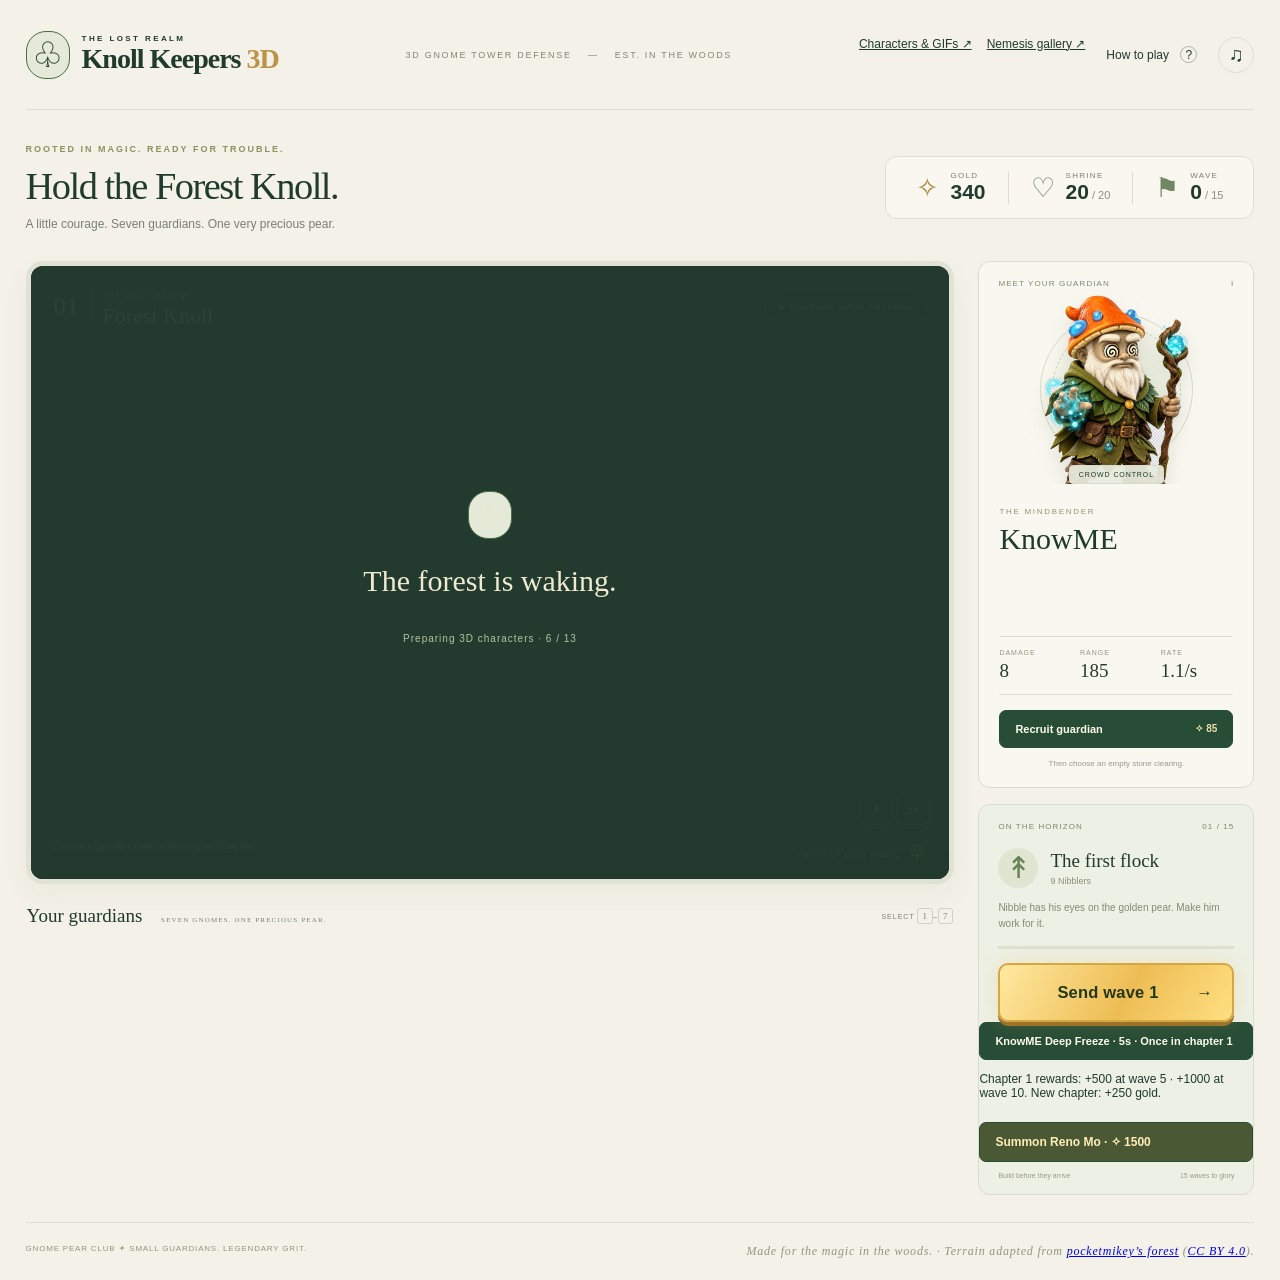
==== commit 524b1378: "Enlarge and highlight ready Send Wave button" ====
--- a/index.html
+++ b/index.html
@@ -1,5 +1,5 @@
 <!doctype html><html lang="en"><head><meta charset="utf-8"><meta name="viewport" content="width=device-width,initial-scale=1"><meta name="theme-color" content="#233c2e"><title>Knoll Keepers 3D · The Lost Realm</title><link rel="stylesheet" href="style.css"><link rel="stylesheet" href="campaign.css"><link rel="stylesheet" href="knoll-controls.css"><link rel="stylesheet" href="victory-scroll.css">
-</head><body><div class="page">
+<link rel="stylesheet" href="wave-button.css"></head><body><div class="page">
 <header class="masthead"><a class="brand" href="./"><span class="brand-mark">♧</span><span><small>THE LOST REALM</small><strong>Knoll Keepers <span>3D</span></strong></span></a><span class="edition">3D GNOME TOWER DEFENSE <i>—</i> EST. IN THE WOODS</span><nav><a class="quiet" href="character-viewer.html" target="_blank">Characters & GIFs ↗</a><a class="quiet" href="bestiary.html" target="_blank">Nemesis gallery ↗</a><button class="quiet" id="helpBtn">How to play <span>?</span></button><button class="icon-btn" id="soundBtn" aria-label="Enable sound">♫</button></nav></header>
 <section class="mission"><div><p class="eyebrow">ROOTED IN MAGIC. READY FOR TROUBLE.</p><h1>Hold the Forest Knoll.</h1><p class="intro">A little courage. Seven guardians. One very precious pear.</p></div><div class="resources"><div><span class="resource-icon gold">✧</span><span><small>GOLD</small><b id="gold">340</b></span></div><div><span class="resource-icon">♡</span><span><small>SHRINE</small><b><span id="lives">20</span><em> / 20</em></b></span></div><div><span class="resource-icon">⚑</span><span><small>WAVE</small><b><span id="wave">0</span><em> / <span id="waveMax">15</span></em></b></span></div></div></section>
 <main class="layout"><section class="battle-column"><div class="arena" id="arena"><canvas id="game" width="1200" height="800" aria-label="Forest Knoll battlefield"></canvas><div id="pads" class="pads"></div><div class="map-header"><div><span class="map-number">01</span><div><small>THE LOST REALM</small><h2>Forest Knoll</h2></div></div><span class="phase" id="phase"><i></i>PREPARE YOUR DEFENSE</span></div><div class="map-controls"><button id="pauseBtn">Ⅱ</button><button id="speedBtn">1×</button></div><div class="map-footer"><span id="mapHint">Choose a guardian. Claim a clearing. Hold the line.</span><span class="route-label">THE PEAR MUST STAND <b>♧</b></span></div><div class="loading" id="loading"><span class="brand-mark">♧</span><h2>The forest is waking.</h2><p>Gathering your guardians…</p></div><div class="pause-overlay" id="pauseOverlay" hidden><span>TAKE A BREATHER</span><h2>The woods can wait.</h2><button id="resumeBtn" class="primary">Resume defense →</button></div></div><div class="roster-heading"><h2>Your guardians <span>SEVEN GNOMES. ONE PRECIOUS PEAR.</span></h2><span>SELECT <kbd>1</kbd>–<kbd>7</kbd></span></div><div class="roster" id="roster"></div></section>
--- a/wave-button.css
+++ b/wave-button.css
@@ -0,0 +1,10 @@
+/* 1.5× the previous 11px label and 12px vertical padding; keep panel width. */
+#waveBtn{position:relative;isolation:isolate;overflow:hidden;padding:18px 19.5px;font-size:16.5px;line-height:1.2;font-weight:800;letter-spacing:.2px;border:2px solid #d6a641;border-radius:10px;background:linear-gradient(120deg,#ffe9a0,#edbd54 55%,#ffdf81);color:#243719;box-shadow:0 4px 0 #9b732b,0 0 18px #edbd5440;text-align:center;transition:filter .2s,box-shadow .2s;}
+#waveBtn:not(:disabled){animation:wave-ready-glow 2.4s ease-in-out infinite;cursor:pointer;}
+#waveBtn:not(:disabled)::before{content:'';position:absolute;inset:0;z-index:-1;background:linear-gradient(110deg,transparent 25%,#fff9 45%,transparent 65%);transform:translateX(-140%);animation:wave-ready-shine 4.8s ease-in-out infinite;pointer-events:none;}
+#waveBtn:focus-visible{outline:3px solid #365d40;outline-offset:5px;}
+#waveBtn:not(:disabled):active{box-shadow:0 1px 0 #9b732b;}
+#waveBtn:disabled{animation:none;background:#e0e3d5;border-color:#bdc6ad;color:#707966;box-shadow:none;cursor:default;}
+@keyframes wave-ready-glow{0%,100%{box-shadow:0 4px 0 #9b732b,0 0 12px #edbd5440}50%{box-shadow:0 4px 0 #9b732b,0 0 24px #eab84299}}
+@keyframes wave-ready-shine{0%,60%{transform:translateX(-140%)}85%,100%{transform:translateX(140%)}}
+@media(prefers-reduced-motion:reduce){#waveBtn:not(:disabled),#waveBtn:not(:disabled)::before{animation:none}#waveBtn{transition:none}}
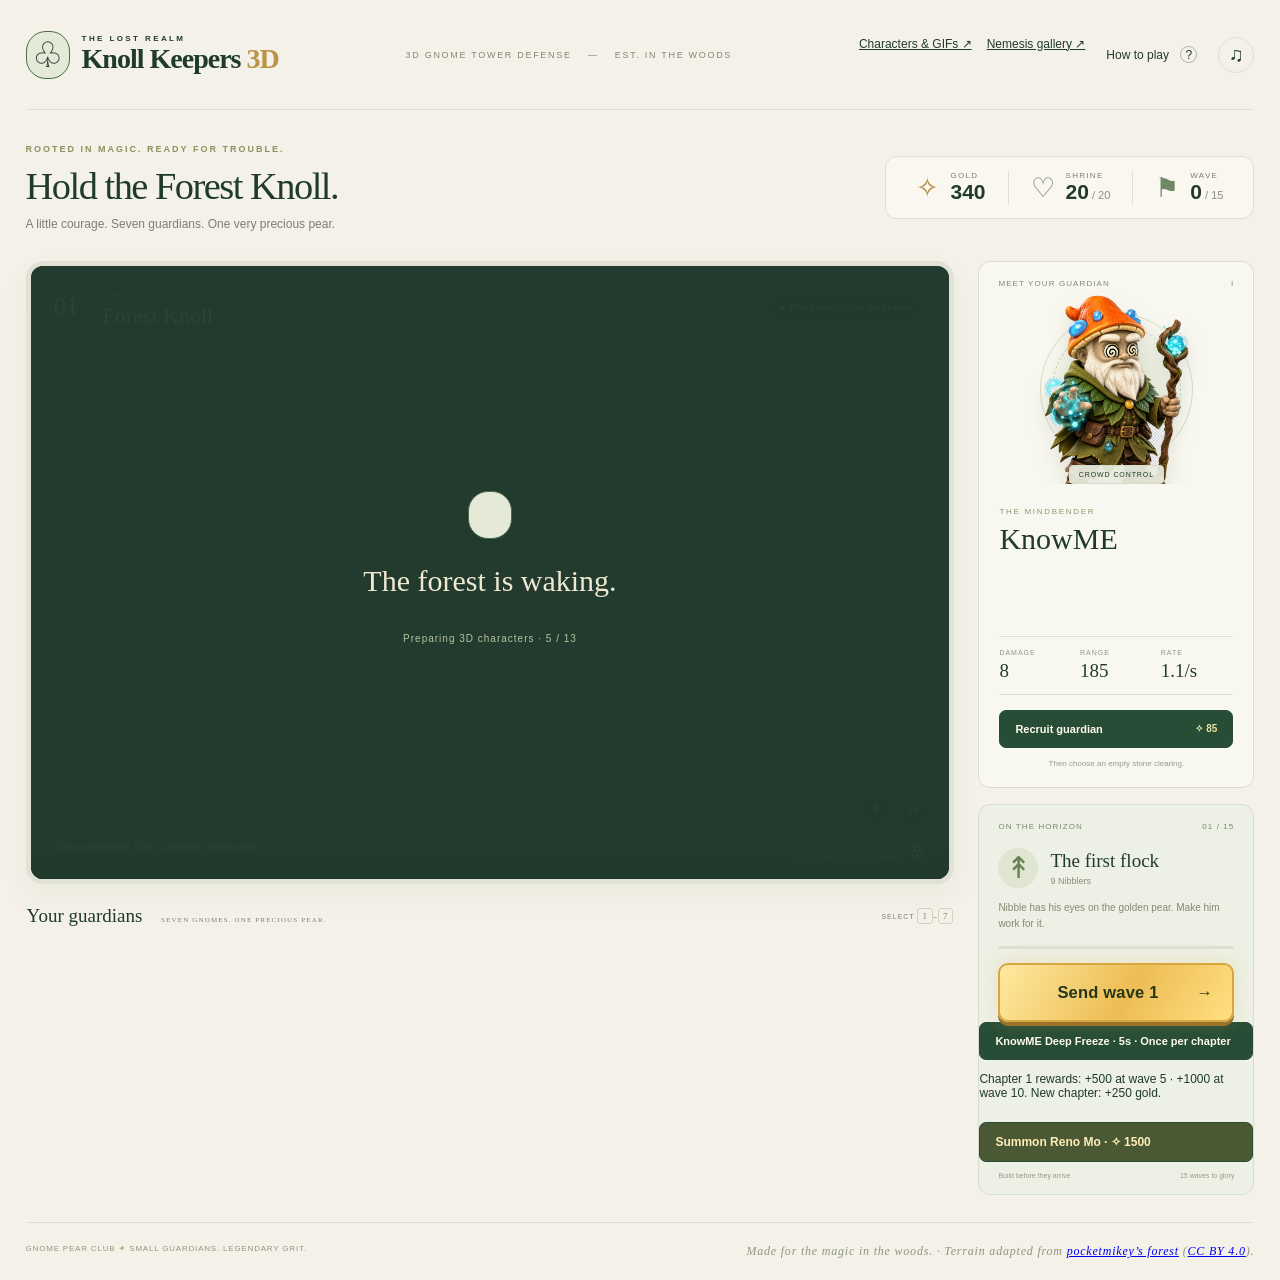
==== commit 3936357a: "Halve boss health and port selected 2D ability upgrades" ====
--- a/index.html
+++ b/index.html
@@ -3,5 +3,5 @@
 <header class="masthead"><a class="brand" href="./"><span class="brand-mark">♧</span><span><small>THE LOST REALM</small><strong>Knoll Keepers <span>3D</span></strong></span></a><span class="edition">3D GNOME TOWER DEFENSE <i>—</i> EST. IN THE WOODS</span><nav><a class="quiet" href="character-viewer.html" target="_blank">Characters & GIFs ↗</a><a class="quiet" href="bestiary.html" target="_blank">Nemesis gallery ↗</a><button class="quiet" id="helpBtn">How to play <span>?</span></button><button class="icon-btn" id="soundBtn" aria-label="Enable sound">♫</button></nav></header>
 <section class="mission"><div><p class="eyebrow">ROOTED IN MAGIC. READY FOR TROUBLE.</p><h1>Hold the Forest Knoll.</h1><p class="intro">A little courage. Seven guardians. One very precious pear.</p></div><div class="resources"><div><span class="resource-icon gold">✧</span><span><small>GOLD</small><b id="gold">340</b></span></div><div><span class="resource-icon">♡</span><span><small>SHRINE</small><b><span id="lives">20</span><em> / 20</em></b></span></div><div><span class="resource-icon">⚑</span><span><small>WAVE</small><b><span id="wave">0</span><em> / <span id="waveMax">15</span></em></b></span></div></div></section>
 <main class="layout"><section class="battle-column"><div class="arena" id="arena"><canvas id="game" width="1200" height="800" aria-label="Forest Knoll battlefield"></canvas><div id="pads" class="pads"></div><div class="map-header"><div><span class="map-number">01</span><div><small>THE LOST REALM</small><h2>Forest Knoll</h2></div></div><span class="phase" id="phase"><i></i>PREPARE YOUR DEFENSE</span></div><div class="map-controls"><button id="pauseBtn">Ⅱ</button><button id="speedBtn">1×</button></div><div class="map-footer"><span id="mapHint">Choose a guardian. Claim a clearing. Hold the line.</span><span class="route-label">THE PEAR MUST STAND <b>♧</b></span></div><div class="loading" id="loading"><span class="brand-mark">♧</span><h2>The forest is waking.</h2><p>Gathering your guardians…</p></div><div class="pause-overlay" id="pauseOverlay" hidden><span>TAKE A BREATHER</span><h2>The woods can wait.</h2><button id="resumeBtn" class="primary">Resume defense →</button></div></div><div class="roster-heading"><h2>Your guardians <span>SEVEN GNOMES. ONE PRECIOUS PEAR.</span></h2><span>SELECT <kbd>1</kbd>–<kbd>7</kbd></span></div><div class="roster" id="roster"></div></section>
-<aside class="sidebar"><section class="guardian-panel"><div class="panel-heading"><span id="inspectorEyebrow">MEET YOUR GUARDIAN</span><span id="levelLabel">I</span></div><div class="portrait"><div class="portrait-halo"></div><img id="portraitImage" src="assets/knowme.webp" alt="KnowME gnome"><span id="powerBadge">CROWD CONTROL</span></div><div class="guardian-copy"><small id="towerTitle">THE MINDBENDER</small><h2 id="towerName">KnowME</h2><p id="towerDescription"></p><div class="tower-stats"><div><span>DAMAGE</span><b id="damageStat">8</b></div><div><span>RANGE</span><b id="rangeStat">185</b></div><div><span>RATE</span><b id="rateStat">1.1/s</b></div></div><div class="tower-extra" id="towerExtra" hidden><span id="killStat"></span><button class="text-btn" id="targetBtn">Target: first ↔</button></div><button class="primary" id="actionBtn">Recruit guardian <span>✧ 85</span></button><button class="sell-btn" id="sellBtn" hidden></button><p class="placement-note" id="placementNote">Then choose an empty stone clearing.</p></div></section><section class="wave-panel"><div class="panel-heading"><span>ON THE HORIZON</span><span id="waveCounter">01 / 15</span></div><div class="wave-heading"><span class="bird-icon">↟</span><div><h3 id="waveName">The first flock</h3><p id="waveComposition">9 Nibblers</p></div></div><p class="wave-description" id="waveDescription">Nibble has his eyes on the golden pear. Make him work for it.</p><div class="progress-track"><div id="waveProgress"></div></div><button class="wave-button" id="waveBtn">Send wave 1 <span>→</span></button><button class="primary" id="freezeBtn" disabled>KnowME Deep Freeze · 5s · Once in chapter 1</button><p style="font-size:12px">Chapter 1 rewards: +500 at wave 5 · +1000 at wave 10. New chapter: +250 gold.</p><button class="primary" id="renoBtn" disabled>Summon Reno Mo · ✧ 1500</button><div class="wave-foot"><span id="enemyCount">Build before they arrive</span><span id="bestRecord">15 waves to glory</span></div></section></aside></main><footer class="page-footer"><span>GNOME PEAR CLUB <i>✦</i> SMALL GUARDIANS. LEGENDARY GRIT.</span><span>Made for the magic in the woods. · Terrain adapted from <a href="https://sketchfab.com/3d-models/nightmare-before-christmas-forest-933323d2b9cc4dc88aa772a09f5e85f5" target="_blank" rel="noopener">pocketmikey’s forest</a> (<a href="https://creativecommons.org/licenses/by/4.0/" target="_blank" rel="noopener">CC BY 4.0</a>).</span></footer></div><div id="toast" class="toast" role="status"></div>
+<aside class="sidebar"><section class="guardian-panel"><div class="panel-heading"><span id="inspectorEyebrow">MEET YOUR GUARDIAN</span><span id="levelLabel">I</span></div><div class="portrait"><div class="portrait-halo"></div><img id="portraitImage" src="assets/knowme.webp" alt="KnowME gnome"><span id="powerBadge">CROWD CONTROL</span></div><div class="guardian-copy"><small id="towerTitle">THE MINDBENDER</small><h2 id="towerName">KnowME</h2><p id="towerDescription"></p><div class="tower-stats"><div><span>DAMAGE</span><b id="damageStat">8</b></div><div><span>RANGE</span><b id="rangeStat">185</b></div><div><span>RATE</span><b id="rateStat">1.1/s</b></div></div><div class="tower-extra" id="towerExtra" hidden><span id="killStat"></span><button class="text-btn" id="targetBtn">Target: first ↔</button></div><button class="primary" id="actionBtn">Recruit guardian <span>✧ 85</span></button><button class="sell-btn" id="sellBtn" hidden></button><p class="placement-note" id="placementNote">Then choose an empty stone clearing.</p></div></section><section class="wave-panel"><div class="panel-heading"><span>ON THE HORIZON</span><span id="waveCounter">01 / 15</span></div><div class="wave-heading"><span class="bird-icon">↟</span><div><h3 id="waveName">The first flock</h3><p id="waveComposition">9 Nibblers</p></div></div><p class="wave-description" id="waveDescription">Nibble has his eyes on the golden pear. Make him work for it.</p><div class="progress-track"><div id="waveProgress"></div></div><button class="wave-button" id="waveBtn">Send wave 1 <span>→</span></button><button class="primary" id="freezeBtn" disabled>KnowME Deep Freeze · 5s · Once per chapter</button><p style="font-size:12px">Chapter 1 rewards: +500 at wave 5 · +1000 at wave 10. New chapter: +250 gold.</p><button class="primary" id="renoBtn" disabled>Summon Reno Mo · ✧ 1500</button><div class="wave-foot"><span id="enemyCount">Build before they arrive</span><span id="bestRecord">15 waves to glory</span></div></section></aside></main><footer class="page-footer"><span>GNOME PEAR CLUB <i>✦</i> SMALL GUARDIANS. LEGENDARY GRIT.</span><span>Made for the magic in the woods. · Terrain adapted from <a href="https://sketchfab.com/3d-models/nightmare-before-christmas-forest-933323d2b9cc4dc88aa772a09f5e85f5" target="_blank" rel="noopener">pocketmikey’s forest</a> (<a href="https://creativecommons.org/licenses/by/4.0/" target="_blank" rel="noopener">CC BY 4.0</a>).</span></footer></div><div id="toast" class="toast" role="status"></div>
 <dialog id="helpDialog"><button class="dialog-close" id="closeHelp">×</button><p class="eyebrow">A FIELD GUIDE FOR SMALL HEROES</p><h2>Keep the pear.<br>Lose the chickens.</h2><p>Build your seven gnome guardians on the stone clearings beside the trail. They attack automatically when the flock comes within range.</p><ol><li><b>Recruit.</b> Select a guardian, then click a numbered clearing.</li><li><b>Defend.</b> Send a wave. Defeated birds earn gold; escaped birds damage the shrine.</li><li><b>Adapt.</b> Select a placed gnome to upgrade, change targeting, or sell.</li><li><b>Outlast.</b> Defend three chapters of 15, 18 and 20 waves. Each new chapter starts with an empty board and your earned gold. Lady unlocks in chapter 2, Phil in chapter 3. Reno costs 1500 gold during combat.</li></ol><div class="help-keys"><kbd>1–7</kbd> Guardians <kbd>Space</kbd> Send wave <kbd>P</kbd> Pause</div><button class="primary" id="readyBtn">I’m ready for trouble →</button></dialog><dialog id="endDialog"><p class="eyebrow" id="endEyebrow"></p><h2 id="endTitle"></h2><p id="endDescription"></p><div class="end-stats" id="endStats"></div><button class="primary" id="restartBtn">Return to the knoll →</button></dialog><dialog id="stageDialog"><p class="eyebrow">LEVEL TWO UNLOCKED</p><h2>The Ashen Knoll</h2><p>The forest burns. Your board starts empty and your remaining gold carries over. The flock has mutated. Face 15 harder waves with 3.4× enemy health, faster movement and heavier armor.</p><p>Keep your earned gold · Recover up to 8 shrine health</p><button class="primary" id="enterStageBtn">Defend the ashes →</button></dialog><script type="importmap">{"imports":{"three":"./vendor/three/three.module.js"}}</script><script src="sprite.js"></script><script src="map-layout.js"></script><script src="core.js"></script><script src="campaign.js"></script><script src="audio.js"></script><script src="victory-scroll.js"></script><script src="game.js"></script></body></html>
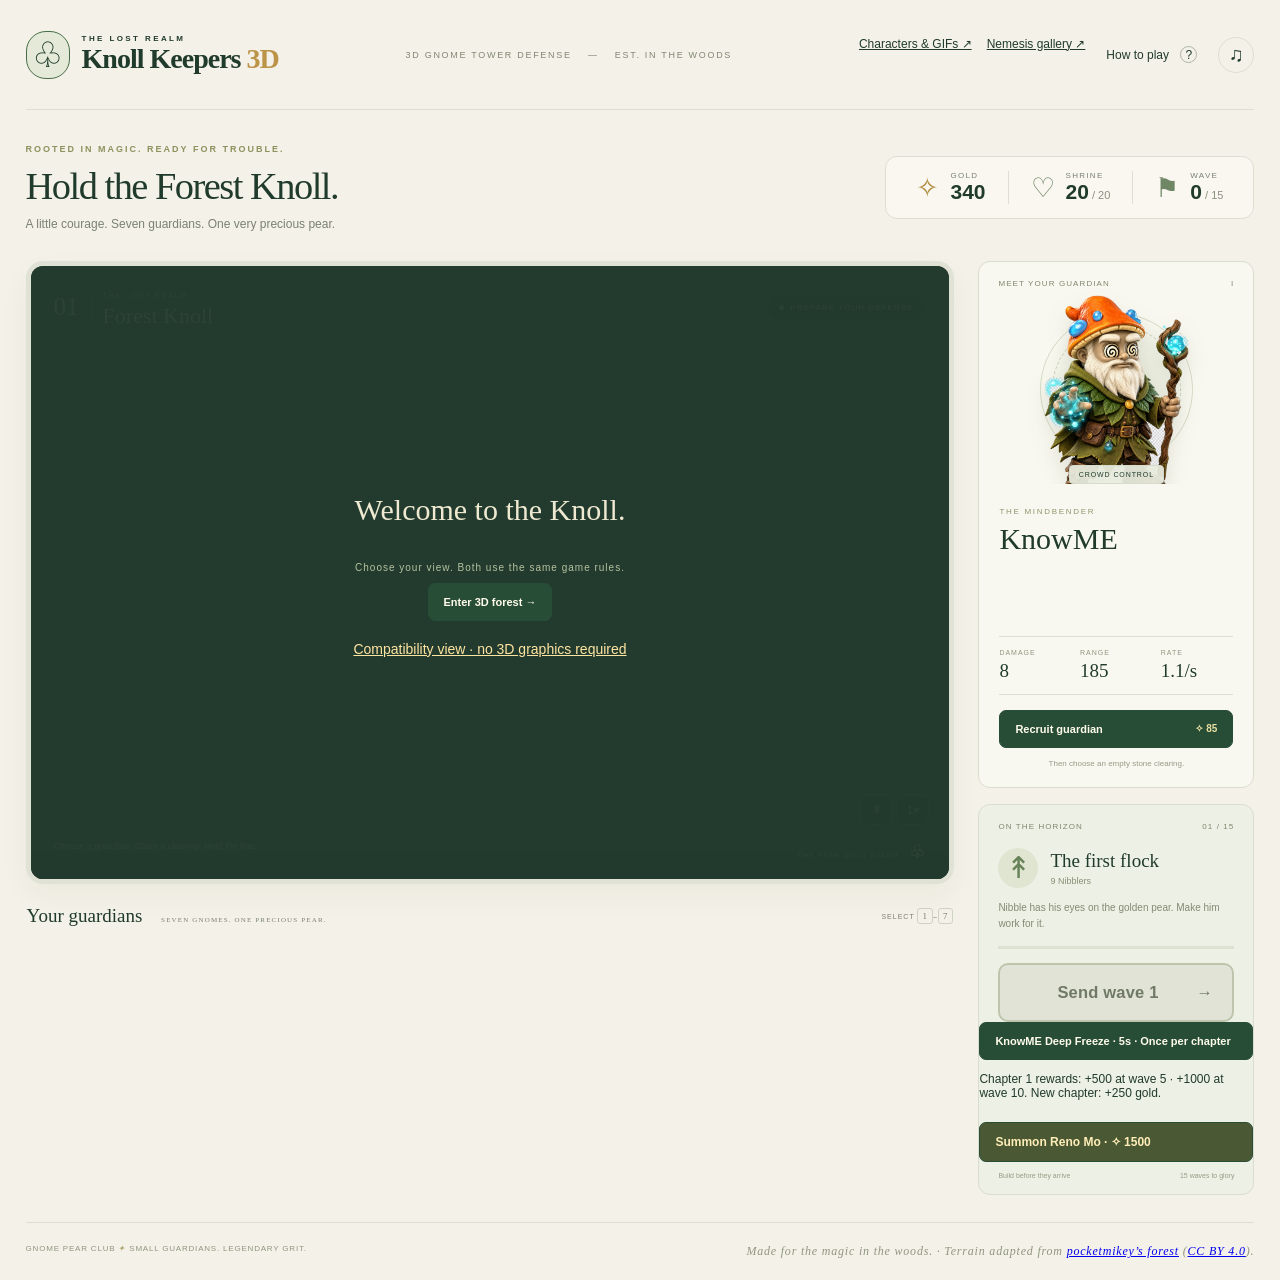
==== commit 131c8b29: "Audit startup and add graphics-safe compatibility release" ====
--- a/index.html
+++ b/index.html
@@ -1,5 +1,5 @@
 <!doctype html><html lang="en"><head><meta charset="utf-8"><meta name="viewport" content="width=device-width,initial-scale=1"><meta name="theme-color" content="#233c2e"><title>Knoll Keepers 3D · The Lost Realm</title><link rel="stylesheet" href="style.css"><link rel="stylesheet" href="campaign.css"><link rel="stylesheet" href="knoll-controls.css"><link rel="stylesheet" href="victory-scroll.css">
-<link rel="stylesheet" href="wave-button.css"></head><body><div class="page">
+<link rel="stylesheet" href="wave-button.css"><script src="boot-guard.js"></script></head><body><noscript>This game needs JavaScript enabled. No graphics are loaded until you choose Enter 3D forest.</noscript><div class="page">
 <header class="masthead"><a class="brand" href="./"><span class="brand-mark">♧</span><span><small>THE LOST REALM</small><strong>Knoll Keepers <span>3D</span></strong></span></a><span class="edition">3D GNOME TOWER DEFENSE <i>—</i> EST. IN THE WOODS</span><nav><a class="quiet" href="character-viewer.html" target="_blank">Characters & GIFs ↗</a><a class="quiet" href="bestiary.html" target="_blank">Nemesis gallery ↗</a><button class="quiet" id="helpBtn">How to play <span>?</span></button><button class="icon-btn" id="soundBtn" aria-label="Enable sound">♫</button></nav></header>
 <section class="mission"><div><p class="eyebrow">ROOTED IN MAGIC. READY FOR TROUBLE.</p><h1>Hold the Forest Knoll.</h1><p class="intro">A little courage. Seven guardians. One very precious pear.</p></div><div class="resources"><div><span class="resource-icon gold">✧</span><span><small>GOLD</small><b id="gold">340</b></span></div><div><span class="resource-icon">♡</span><span><small>SHRINE</small><b><span id="lives">20</span><em> / 20</em></b></span></div><div><span class="resource-icon">⚑</span><span><small>WAVE</small><b><span id="wave">0</span><em> / <span id="waveMax">15</span></em></b></span></div></div></section>
 <main class="layout"><section class="battle-column"><div class="arena" id="arena"><canvas id="game" width="1200" height="800" aria-label="Forest Knoll battlefield"></canvas><div id="pads" class="pads"></div><div class="map-header"><div><span class="map-number">01</span><div><small>THE LOST REALM</small><h2>Forest Knoll</h2></div></div><span class="phase" id="phase"><i></i>PREPARE YOUR DEFENSE</span></div><div class="map-controls"><button id="pauseBtn">Ⅱ</button><button id="speedBtn">1×</button></div><div class="map-footer"><span id="mapHint">Choose a guardian. Claim a clearing. Hold the line.</span><span class="route-label">THE PEAR MUST STAND <b>♧</b></span></div><div class="loading" id="loading"><span class="brand-mark">♧</span><h2>The forest is waking.</h2><p>Gathering your guardians…</p></div><div class="pause-overlay" id="pauseOverlay" hidden><span>TAKE A BREATHER</span><h2>The woods can wait.</h2><button id="resumeBtn" class="primary">Resume defense →</button></div></div><div class="roster-heading"><h2>Your guardians <span>SEVEN GNOMES. ONE PRECIOUS PEAR.</span></h2><span>SELECT <kbd>1</kbd>–<kbd>7</kbd></span></div><div class="roster" id="roster"></div></section>
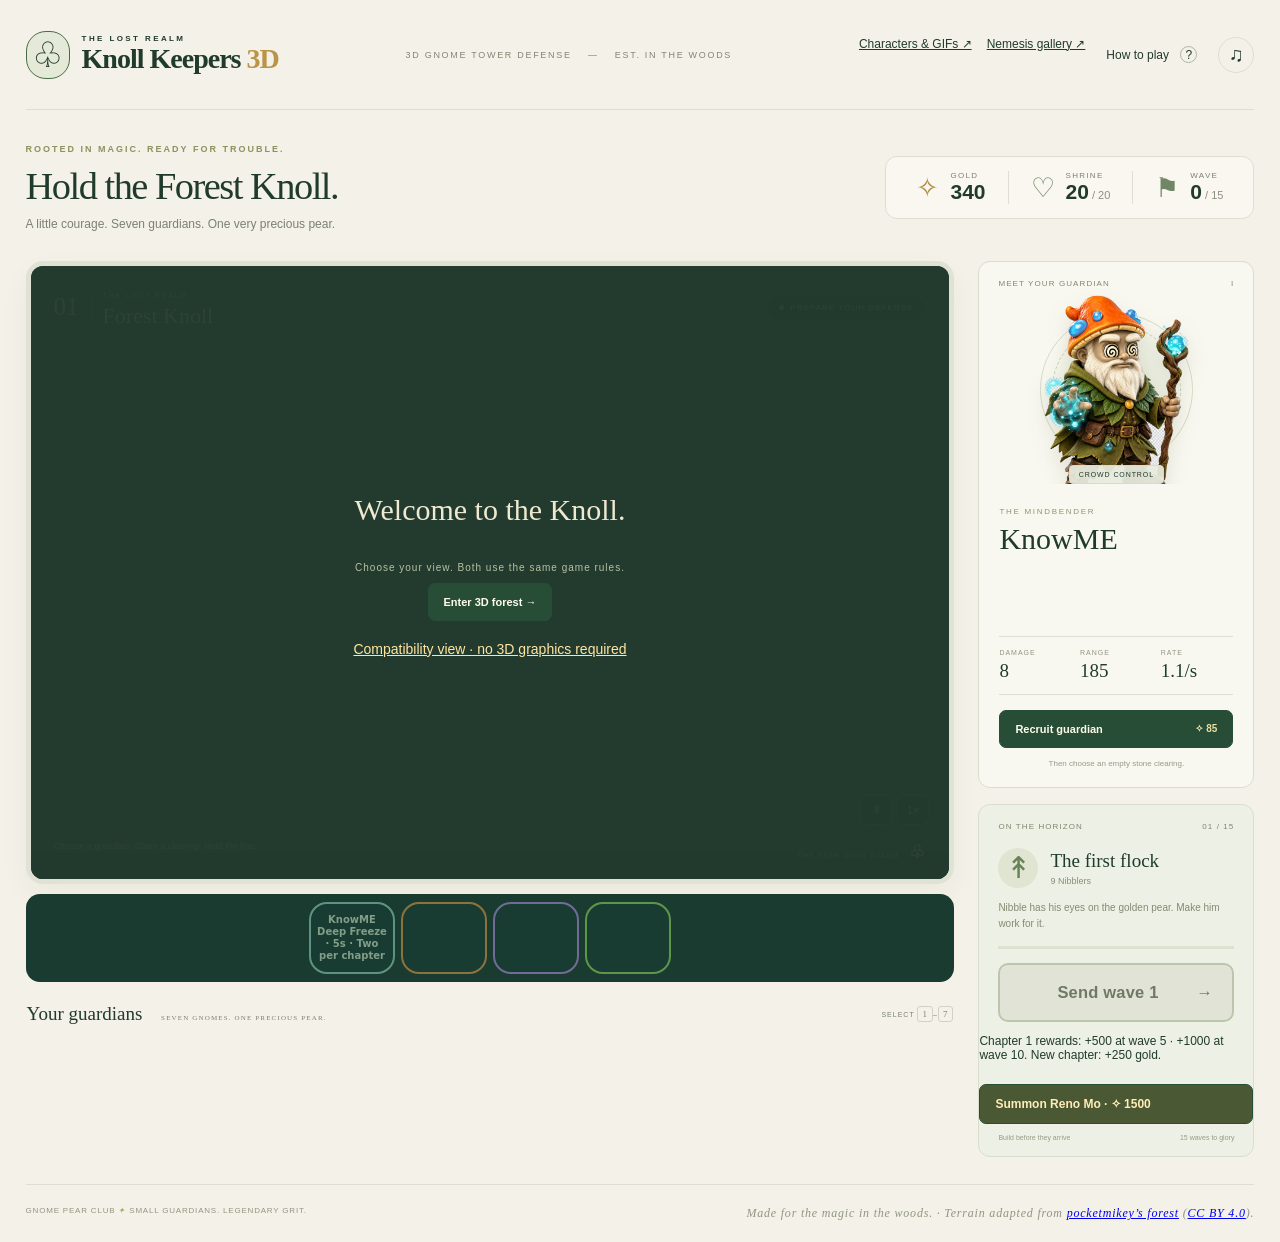
==== commit 0690d0b7: "Port latest 2D powers and Crystal Hex Queen into 3D" ====
--- a/index.html
+++ b/index.html
@@ -1,7 +1,7 @@
-<!doctype html><html lang="en"><head><meta charset="utf-8"><meta name="viewport" content="width=device-width,initial-scale=1"><meta name="theme-color" content="#233c2e"><title>Knoll Keepers 3D · The Lost Realm</title><link rel="stylesheet" href="style.css"><link rel="stylesheet" href="campaign.css"><link rel="stylesheet" href="knoll-controls.css"><link rel="stylesheet" href="victory-scroll.css">
-<link rel="stylesheet" href="wave-button.css"><script src="boot-guard.js"></script></head><body><noscript>This game needs JavaScript enabled. No graphics are loaded until you choose Enter 3D forest.</noscript><div class="page">
+<!doctype html><html lang="en"><head><meta charset="utf-8"><meta name="viewport" content="width=device-width,initial-scale=1"><meta name="theme-color" content="#233c2e"><title>Knoll Keepers 3D · The Lost Realm</title><link rel="stylesheet" href="style.css?v=1.2.7-powers-port1"><link rel="stylesheet" href="campaign.css?v=1.2.7-powers-port1"><link rel="stylesheet" href="knoll-controls.css?v=1.2.7-powers-port1"><link rel="stylesheet" href="victory-scroll.css?v=1.2.7-powers-port1">
+<link rel="stylesheet" href="wave-button.css?v=1.2.7-powers-port1"><script src="boot-guard.js?v=1.2.7-powers-port1"></script></head><body><noscript>This game needs JavaScript enabled. No graphics are loaded until you choose Enter 3D forest.</noscript><div class="page">
 <header class="masthead"><a class="brand" href="./"><span class="brand-mark">♧</span><span><small>THE LOST REALM</small><strong>Knoll Keepers <span>3D</span></strong></span></a><span class="edition">3D GNOME TOWER DEFENSE <i>—</i> EST. IN THE WOODS</span><nav><a class="quiet" href="character-viewer.html" target="_blank">Characters & GIFs ↗</a><a class="quiet" href="bestiary.html" target="_blank">Nemesis gallery ↗</a><button class="quiet" id="helpBtn">How to play <span>?</span></button><button class="icon-btn" id="soundBtn" aria-label="Enable sound">♫</button></nav></header>
 <section class="mission"><div><p class="eyebrow">ROOTED IN MAGIC. READY FOR TROUBLE.</p><h1>Hold the Forest Knoll.</h1><p class="intro">A little courage. Seven guardians. One very precious pear.</p></div><div class="resources"><div><span class="resource-icon gold">✧</span><span><small>GOLD</small><b id="gold">340</b></span></div><div><span class="resource-icon">♡</span><span><small>SHRINE</small><b><span id="lives">20</span><em> / 20</em></b></span></div><div><span class="resource-icon">⚑</span><span><small>WAVE</small><b><span id="wave">0</span><em> / <span id="waveMax">15</span></em></b></span></div></div></section>
 <main class="layout"><section class="battle-column"><div class="arena" id="arena"><canvas id="game" width="1200" height="800" aria-label="Forest Knoll battlefield"></canvas><div id="pads" class="pads"></div><div class="map-header"><div><span class="map-number">01</span><div><small>THE LOST REALM</small><h2>Forest Knoll</h2></div></div><span class="phase" id="phase"><i></i>PREPARE YOUR DEFENSE</span></div><div class="map-controls"><button id="pauseBtn">Ⅱ</button><button id="speedBtn">1×</button></div><div class="map-footer"><span id="mapHint">Choose a guardian. Claim a clearing. Hold the line.</span><span class="route-label">THE PEAR MUST STAND <b>♧</b></span></div><div class="loading" id="loading"><span class="brand-mark">♧</span><h2>The forest is waking.</h2><p>Gathering your guardians…</p></div><div class="pause-overlay" id="pauseOverlay" hidden><span>TAKE A BREATHER</span><h2>The woods can wait.</h2><button id="resumeBtn" class="primary">Resume defense →</button></div></div><div class="roster-heading"><h2>Your guardians <span>SEVEN GNOMES. ONE PRECIOUS PEAR.</span></h2><span>SELECT <kbd>1</kbd>–<kbd>7</kbd></span></div><div class="roster" id="roster"></div></section>
-<aside class="sidebar"><section class="guardian-panel"><div class="panel-heading"><span id="inspectorEyebrow">MEET YOUR GUARDIAN</span><span id="levelLabel">I</span></div><div class="portrait"><div class="portrait-halo"></div><img id="portraitImage" src="assets/knowme.webp" alt="KnowME gnome"><span id="powerBadge">CROWD CONTROL</span></div><div class="guardian-copy"><small id="towerTitle">THE MINDBENDER</small><h2 id="towerName">KnowME</h2><p id="towerDescription"></p><div class="tower-stats"><div><span>DAMAGE</span><b id="damageStat">8</b></div><div><span>RANGE</span><b id="rangeStat">185</b></div><div><span>RATE</span><b id="rateStat">1.1/s</b></div></div><div class="tower-extra" id="towerExtra" hidden><span id="killStat"></span><button class="text-btn" id="targetBtn">Target: first ↔</button></div><button class="primary" id="actionBtn">Recruit guardian <span>✧ 85</span></button><button class="sell-btn" id="sellBtn" hidden></button><p class="placement-note" id="placementNote">Then choose an empty stone clearing.</p></div></section><section class="wave-panel"><div class="panel-heading"><span>ON THE HORIZON</span><span id="waveCounter">01 / 15</span></div><div class="wave-heading"><span class="bird-icon">↟</span><div><h3 id="waveName">The first flock</h3><p id="waveComposition">9 Nibblers</p></div></div><p class="wave-description" id="waveDescription">Nibble has his eyes on the golden pear. Make him work for it.</p><div class="progress-track"><div id="waveProgress"></div></div><button class="wave-button" id="waveBtn">Send wave 1 <span>→</span></button><button class="primary" id="freezeBtn" disabled>KnowME Deep Freeze · 5s · Once per chapter</button><p style="font-size:12px">Chapter 1 rewards: +500 at wave 5 · +1000 at wave 10. New chapter: +250 gold.</p><button class="primary" id="renoBtn" disabled>Summon Reno Mo · ✧ 1500</button><div class="wave-foot"><span id="enemyCount">Build before they arrive</span><span id="bestRecord">15 waves to glory</span></div></section></aside></main><footer class="page-footer"><span>GNOME PEAR CLUB <i>✦</i> SMALL GUARDIANS. LEGENDARY GRIT.</span><span>Made for the magic in the woods. · Terrain adapted from <a href="https://sketchfab.com/3d-models/nightmare-before-christmas-forest-933323d2b9cc4dc88aa772a09f5e85f5" target="_blank" rel="noopener">pocketmikey’s forest</a> (<a href="https://creativecommons.org/licenses/by/4.0/" target="_blank" rel="noopener">CC BY 4.0</a>).</span></footer></div><div id="toast" class="toast" role="status"></div>
-<dialog id="helpDialog"><button class="dialog-close" id="closeHelp">×</button><p class="eyebrow">A FIELD GUIDE FOR SMALL HEROES</p><h2>Keep the pear.<br>Lose the chickens.</h2><p>Build your seven gnome guardians on the stone clearings beside the trail. They attack automatically when the flock comes within range.</p><ol><li><b>Recruit.</b> Select a guardian, then click a numbered clearing.</li><li><b>Defend.</b> Send a wave. Defeated birds earn gold; escaped birds damage the shrine.</li><li><b>Adapt.</b> Select a placed gnome to upgrade, change targeting, or sell.</li><li><b>Outlast.</b> Defend three chapters of 15, 18 and 20 waves. Each new chapter starts with an empty board and your earned gold. Lady unlocks in chapter 2, Phil in chapter 3. Reno costs 1500 gold during combat.</li></ol><div class="help-keys"><kbd>1–7</kbd> Guardians <kbd>Space</kbd> Send wave <kbd>P</kbd> Pause</div><button class="primary" id="readyBtn">I’m ready for trouble →</button></dialog><dialog id="endDialog"><p class="eyebrow" id="endEyebrow"></p><h2 id="endTitle"></h2><p id="endDescription"></p><div class="end-stats" id="endStats"></div><button class="primary" id="restartBtn">Return to the knoll →</button></dialog><dialog id="stageDialog"><p class="eyebrow">LEVEL TWO UNLOCKED</p><h2>The Ashen Knoll</h2><p>The forest burns. Your board starts empty and your remaining gold carries over. The flock has mutated. Face 15 harder waves with 3.4× enemy health, faster movement and heavier armor.</p><p>Keep your earned gold · Recover up to 8 shrine health</p><button class="primary" id="enterStageBtn">Defend the ashes →</button></dialog><script type="importmap">{"imports":{"three":"./vendor/three/three.module.js"}}</script><script src="sprite.js"></script><script src="map-layout.js"></script><script src="core.js"></script><script src="campaign.js"></script><script src="audio.js"></script><script src="victory-scroll.js"></script><script src="game.js"></script></body></html>
+<aside class="sidebar"><section class="guardian-panel"><div class="panel-heading"><span id="inspectorEyebrow">MEET YOUR GUARDIAN</span><span id="levelLabel">I</span></div><div class="portrait"><div class="portrait-halo"></div><img id="portraitImage" src="assets/knowme.webp" alt="KnowME gnome"><span id="powerBadge">CROWD CONTROL</span></div><div class="guardian-copy"><small id="towerTitle">THE MINDBENDER</small><h2 id="towerName">KnowME</h2><p id="towerDescription"></p><div class="tower-stats"><div><span>DAMAGE</span><b id="damageStat">8</b></div><div><span>RANGE</span><b id="rangeStat">185</b></div><div><span>RATE</span><b id="rateStat">1.1/s</b></div></div><div class="tower-extra" id="towerExtra" hidden><span id="killStat"></span><button class="text-btn" id="targetBtn">Target: first ↔</button></div><button class="primary" id="actionBtn">Recruit guardian <span>✧ 85</span></button><button class="sell-btn" id="sellBtn" hidden></button><p class="placement-note" id="placementNote">Then choose an empty stone clearing.</p></div></section><section class="wave-panel"><div class="panel-heading"><span>ON THE HORIZON</span><span id="waveCounter">01 / 15</span></div><div class="wave-heading"><span class="bird-icon">↟</span><div><h3 id="waveName">The first flock</h3><p id="waveComposition">9 Nibblers</p></div></div><p class="wave-description" id="waveDescription">Nibble has his eyes on the golden pear. Make him work for it.</p><div class="progress-track"><div id="waveProgress"></div></div><button class="wave-button" id="waveBtn">Send wave 1 <span>→</span></button><button class="primary" id="freezeBtn" disabled>KnowME Deep Freeze · 5s · Two per chapter</button><p style="font-size:12px">Chapter 1 rewards: +500 at wave 5 · +1000 at wave 10. New chapter: +250 gold.</p><button class="primary" id="renoBtn" disabled>Summon Reno Mo · ✧ 1500</button><div class="wave-foot"><span id="enemyCount">Build before they arrive</span><span id="bestRecord">15 waves to glory</span></div></section></aside></main><footer class="page-footer"><span>GNOME PEAR CLUB <i>✦</i> SMALL GUARDIANS. LEGENDARY GRIT.</span><span>Made for the magic in the woods. · Terrain adapted from <a href="https://sketchfab.com/3d-models/nightmare-before-christmas-forest-933323d2b9cc4dc88aa772a09f5e85f5" target="_blank" rel="noopener">pocketmikey’s forest</a> (<a href="https://creativecommons.org/licenses/by/4.0/" target="_blank" rel="noopener">CC BY 4.0</a>).</span></footer></div><div id="toast" class="toast" role="status"></div>
+<dialog id="helpDialog"><button class="dialog-close" id="closeHelp">×</button><p class="eyebrow">A FIELD GUIDE FOR SMALL HEROES</p><h2>Keep the pear.<br>Lose the chickens.</h2><p>Build your seven gnome guardians on the stone clearings beside the trail. They attack automatically when the flock comes within range.</p><ol><li><b>Recruit.</b> Select a guardian, then click a numbered clearing.</li><li><b>Defend.</b> Send a wave. Defeated birds earn gold; escaped birds damage the shrine.</li><li><b>Adapt.</b> Select a placed gnome to upgrade, change targeting, or sell.</li><li><b>Outlast.</b> Defend three chapters of 15, 18 and 20 waves. Each new chapter starts with an empty board and your earned gold. Lady unlocks in chapter 2, Phil in chapter 3. Reno costs 1500 gold during combat.</li><li><b>Powers.</b> KnowME freezes twice per chapter. Sailor drops Hellfire, Host reverses the flock for 10 seconds, and Ford fires a poison volley once per chapter. Chapter 3 unlocks Maahaa cleanse against Crystal Hex Queens. Connected Hosts extend chain lightning.</li></ol><div class="help-keys"><kbd>1–7</kbd> Guardians <kbd>Space</kbd> Send wave <kbd>P</kbd> Pause</div><button class="primary" id="readyBtn">I’m ready for trouble →</button></dialog><dialog id="endDialog"><p class="eyebrow" id="endEyebrow"></p><h2 id="endTitle"></h2><p id="endDescription"></p><div class="end-stats" id="endStats"></div><button class="primary" id="restartBtn">Return to the knoll →</button></dialog><dialog id="stageDialog"><p class="eyebrow">LEVEL TWO UNLOCKED</p><h2>The Ashen Knoll</h2><p>The forest burns. Your board starts empty and your remaining gold carries over. The flock has mutated. Face 18 harder waves with 3.4× enemy health, faster movement and heavier armor.</p><p>Keep your earned gold · Recover up to 8 shrine health</p><button class="primary" id="enterStageBtn">Defend the ashes →</button></dialog><script type="importmap">{"imports":{"three":"./vendor/three/three.module.js"}}</script><script src="sprite.js?v=1.2.7-powers-port1"></script><script src="map-layout.js?v=1.2.7-powers-port1"></script><script src="core.js?v=1.2.7-powers-port1"></script><script src="campaign.js?v=1.2.7-powers-port1"></script><script src="audio.js?v=1.2.7-powers-port1"></script><script src="victory-scroll.js?v=1.2.7-powers-port1"></script><script src="game.js?v=1.2.7-powers-port1"></script></body></html>
--- a/knoll-controls.css
+++ b/knoll-controls.css
@@ -2,3 +2,7 @@
 .pad,.pad.occupied{transform:translate(-50%,-50%);height:38px;width:38px;color:#eaffd6;font:700 11px system-ui;background:radial-gradient(circle,#254d3188 0 30%,transparent 60%);border:1px solid #b9f6b47a;text-shadow:0 1px 3px #102b16;box-shadow:0 0 9px #9cf3c22b;touch-action:manipulation}
 .pad.occupied{background:#263a2970;border-color:#d4ad72;color:#ffe8b7}
 .pad:hover,.pad:focus-visible{background:#559f6266;border:2px solid #d5ffd1;box-shadow:0 0 14px #9cf3c299}
+
+/* Compact accessible powers, adapted to the 3D arena. */
+#powerGrid{position:absolute;left:12px;bottom:44px;display:flex;flex-wrap:wrap;gap:6px;max-width:calc(100% - 24px);z-index:8;pointer-events:auto}#powerGrid button{position:static!important;inset:auto!important;transform:none!important;width:86px!important;min-width:0!important;height:72px!important;padding:5px!important;border:2px solid #a2ebd4;border-radius:18px;background:#163d36e8;color:#eaffdf;white-space:pre-line;font:bold 10px/1.2 system-ui;box-shadow:0 0 10px #81ebbb55}#powerGrid button:disabled{opacity:.5;box-shadow:none}#powerGrid button:focus-visible{outline:3px solid white;outline-offset:3px}#powerGrid #hellfireBtn{border-color:#ffa94a}#powerGrid #reverseBtn{border-color:#c99bff}#powerGrid #volleyBtn{border-color:#a2ef66}#powerGrid #cleanseBtn{border-color:#ffe38f}@media(max-width:600px){#powerGrid{bottom:38px;gap:4px}#powerGrid button{width:59px!important;height:62px!important;font-size:8px}}
+#powerGrid{position:relative;left:auto;bottom:auto;max-width:none;margin:10px 0;padding:8px;background:#1a3b30;border-radius:14px;justify-content:center}#powerGrid button{text-align:center}@media(max-width:600px){#powerGrid{bottom:auto}}
